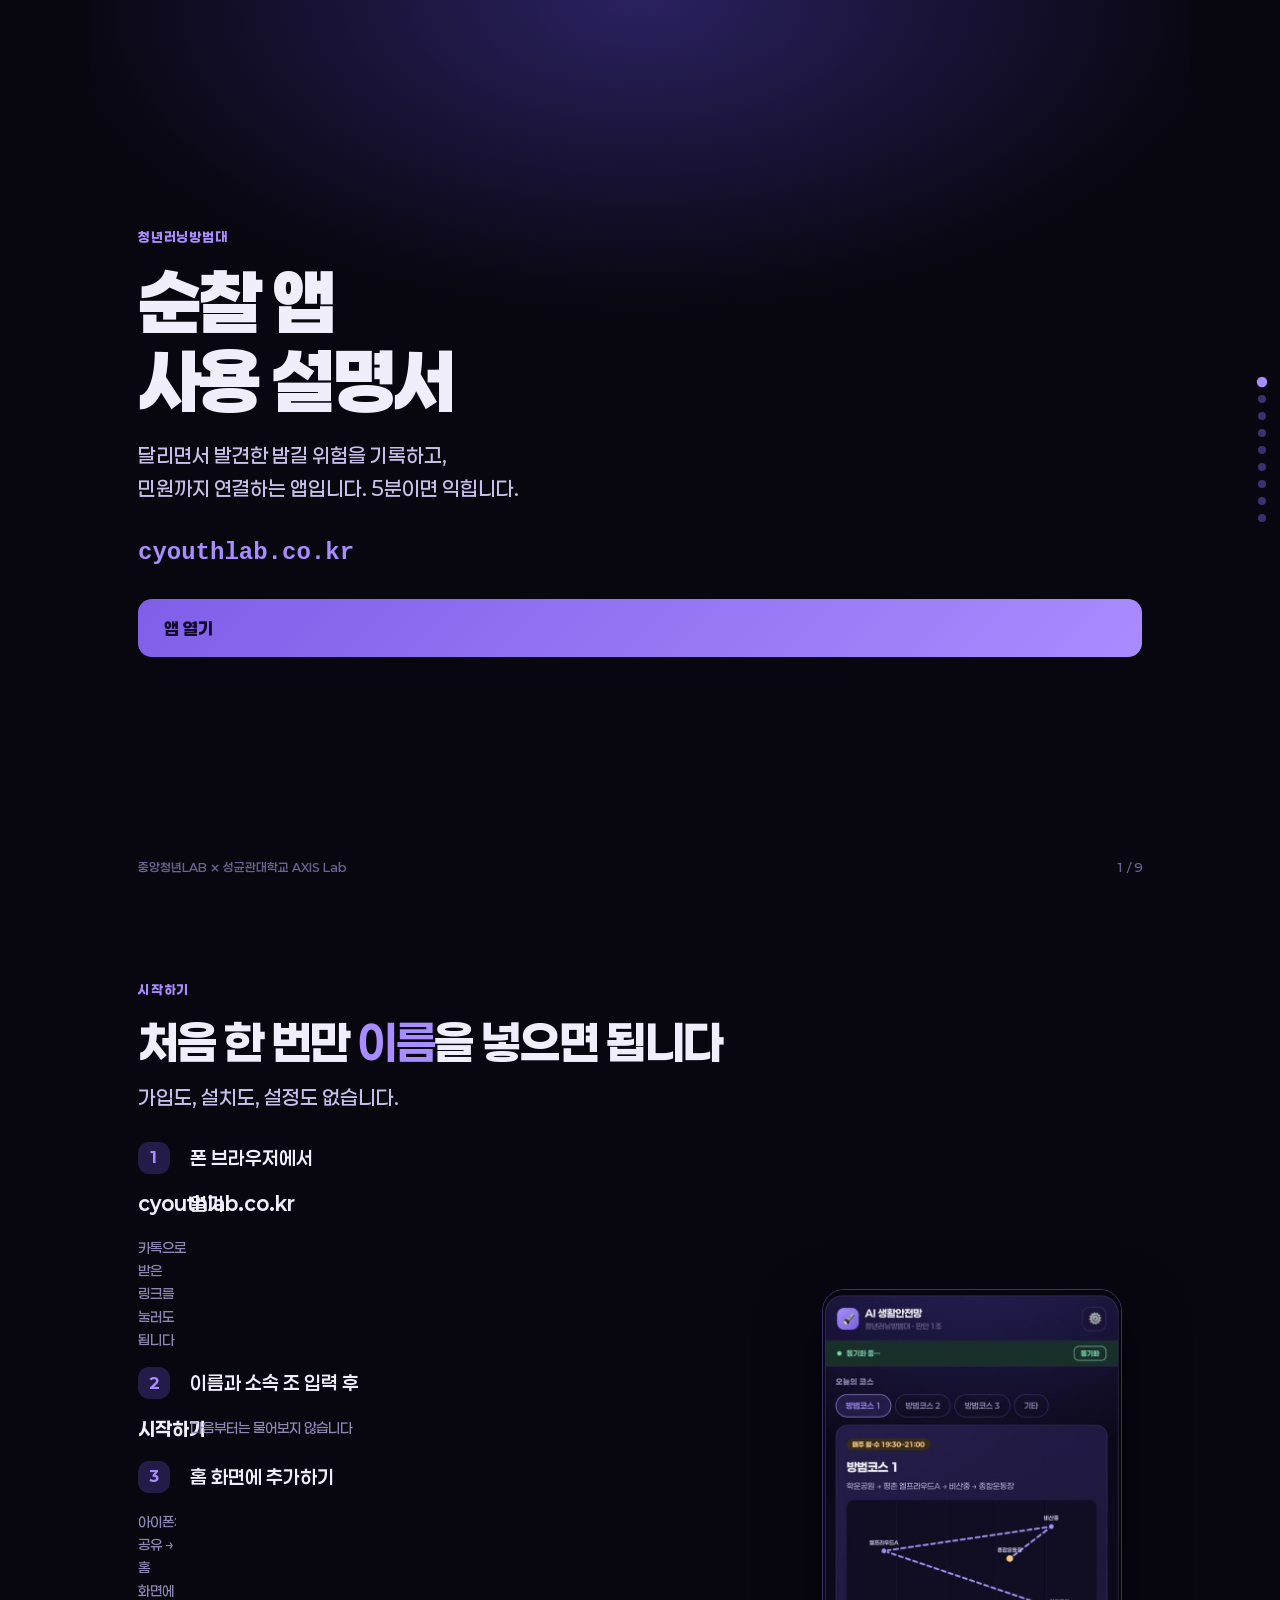
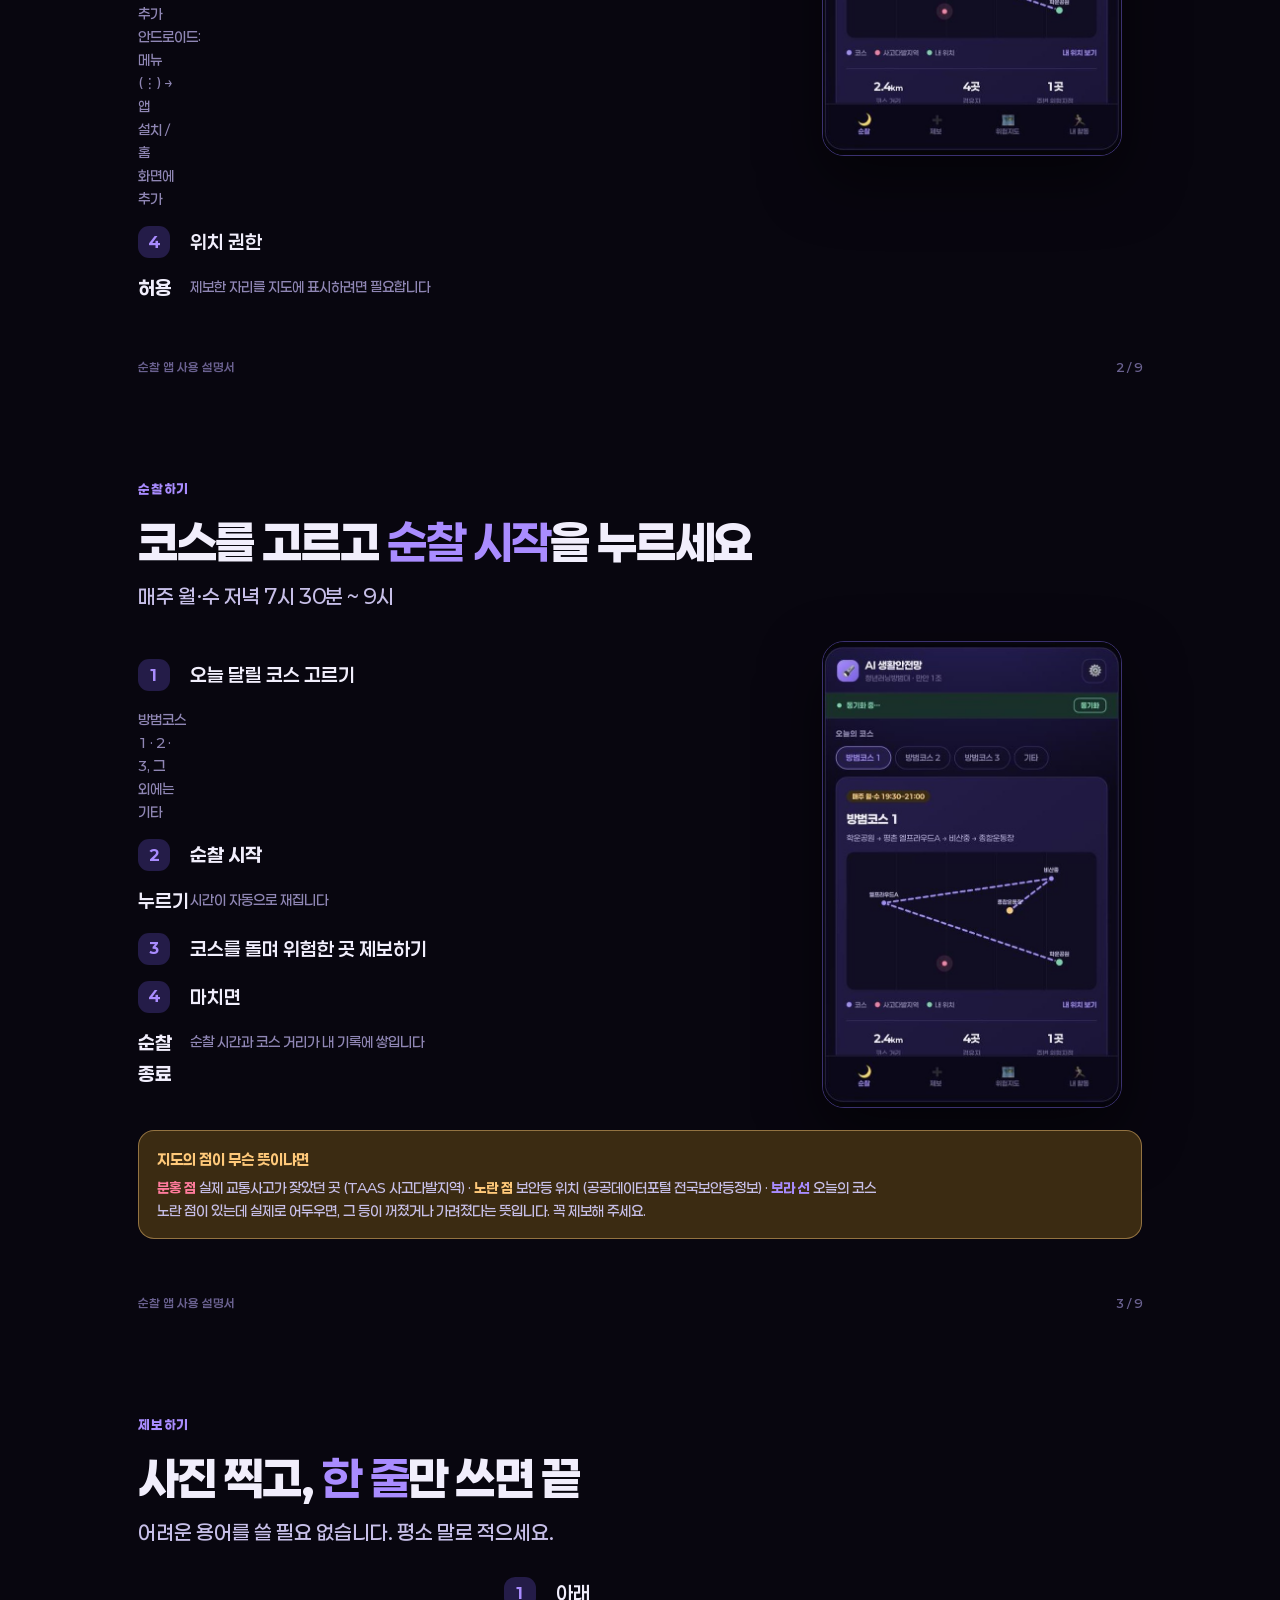
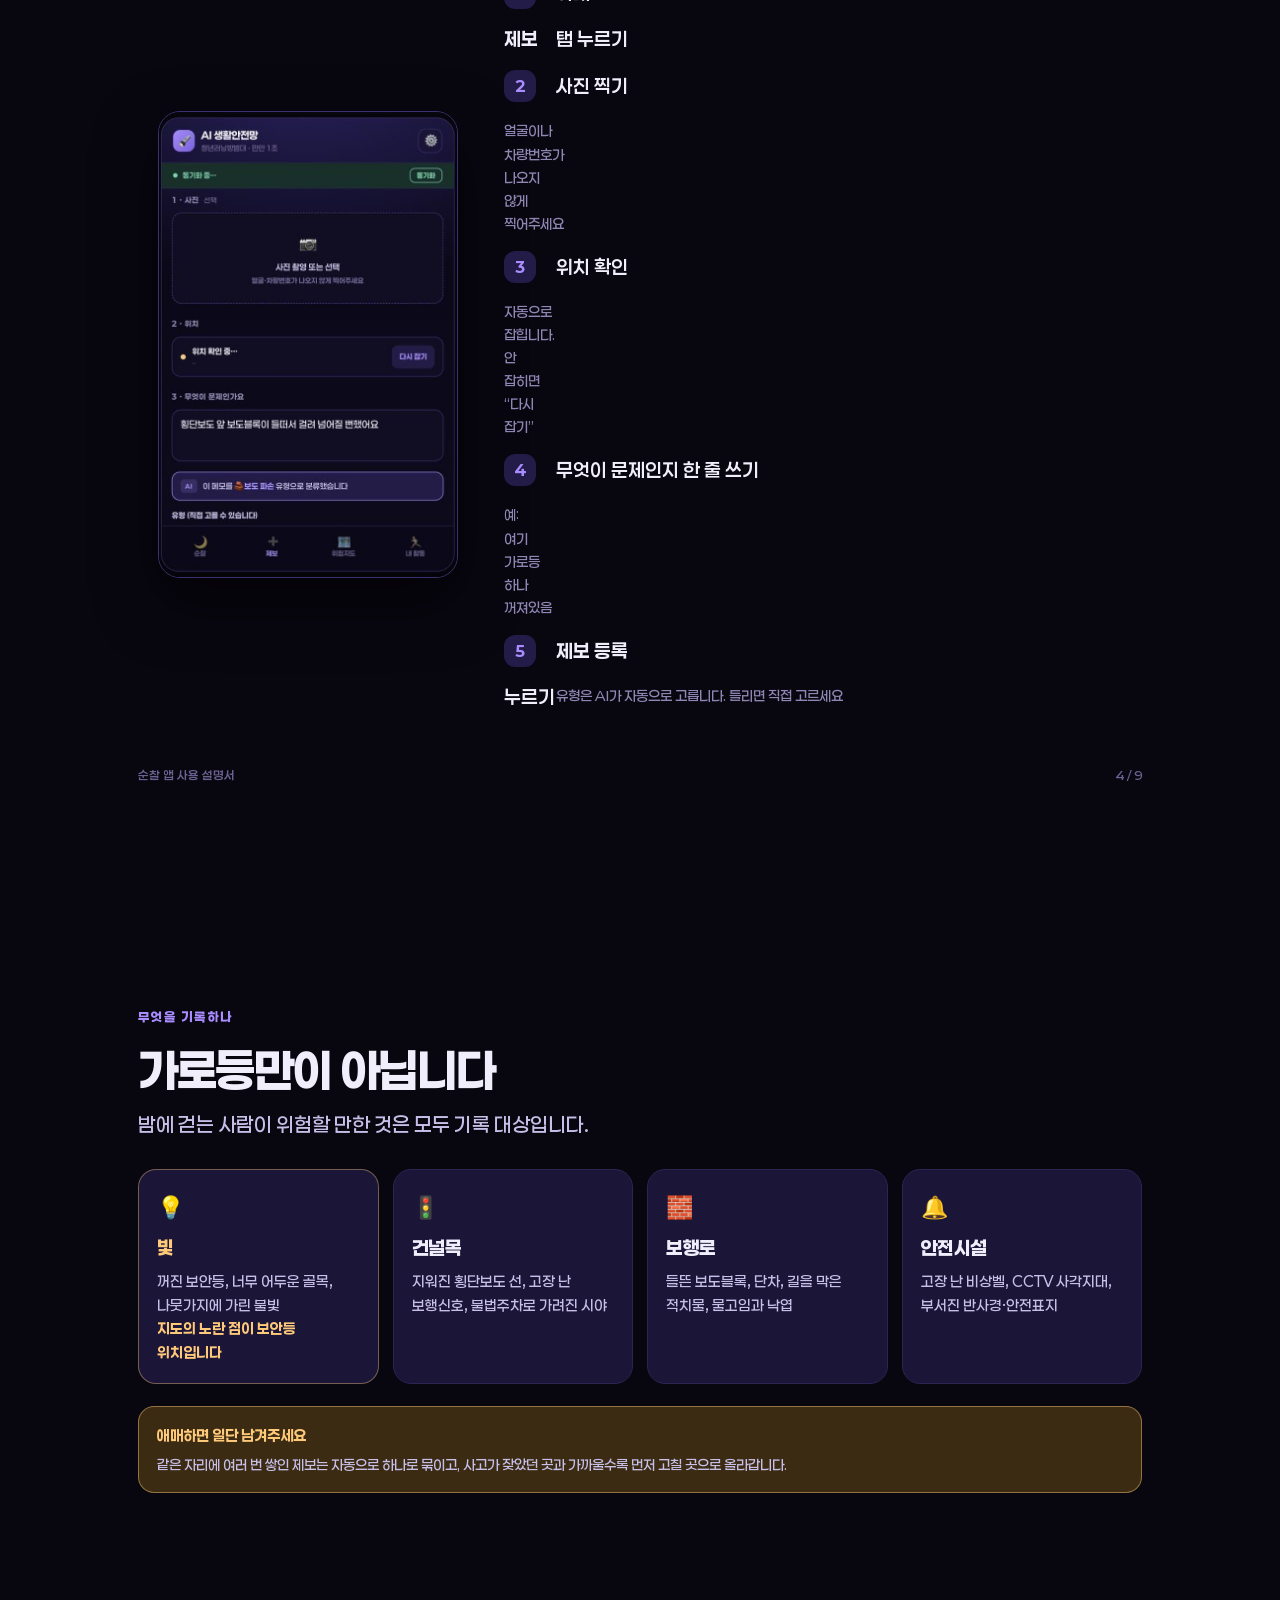
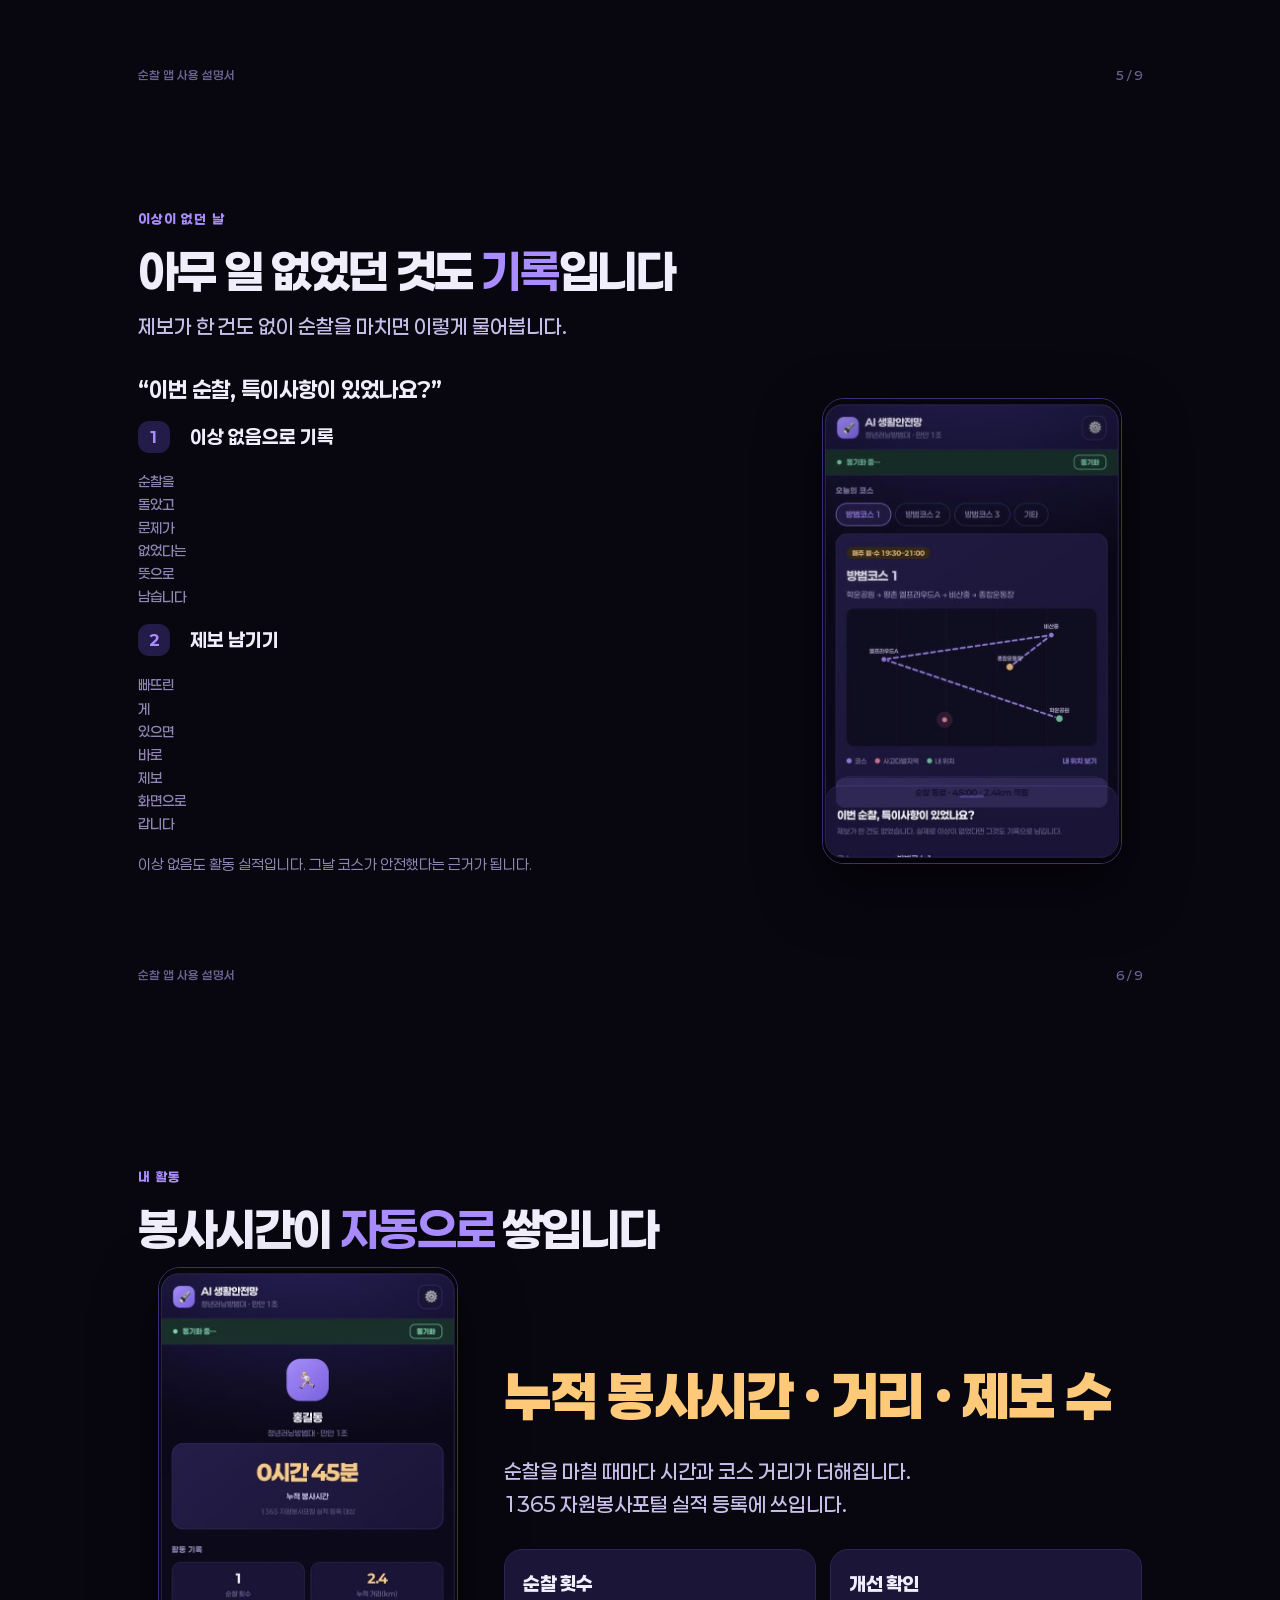
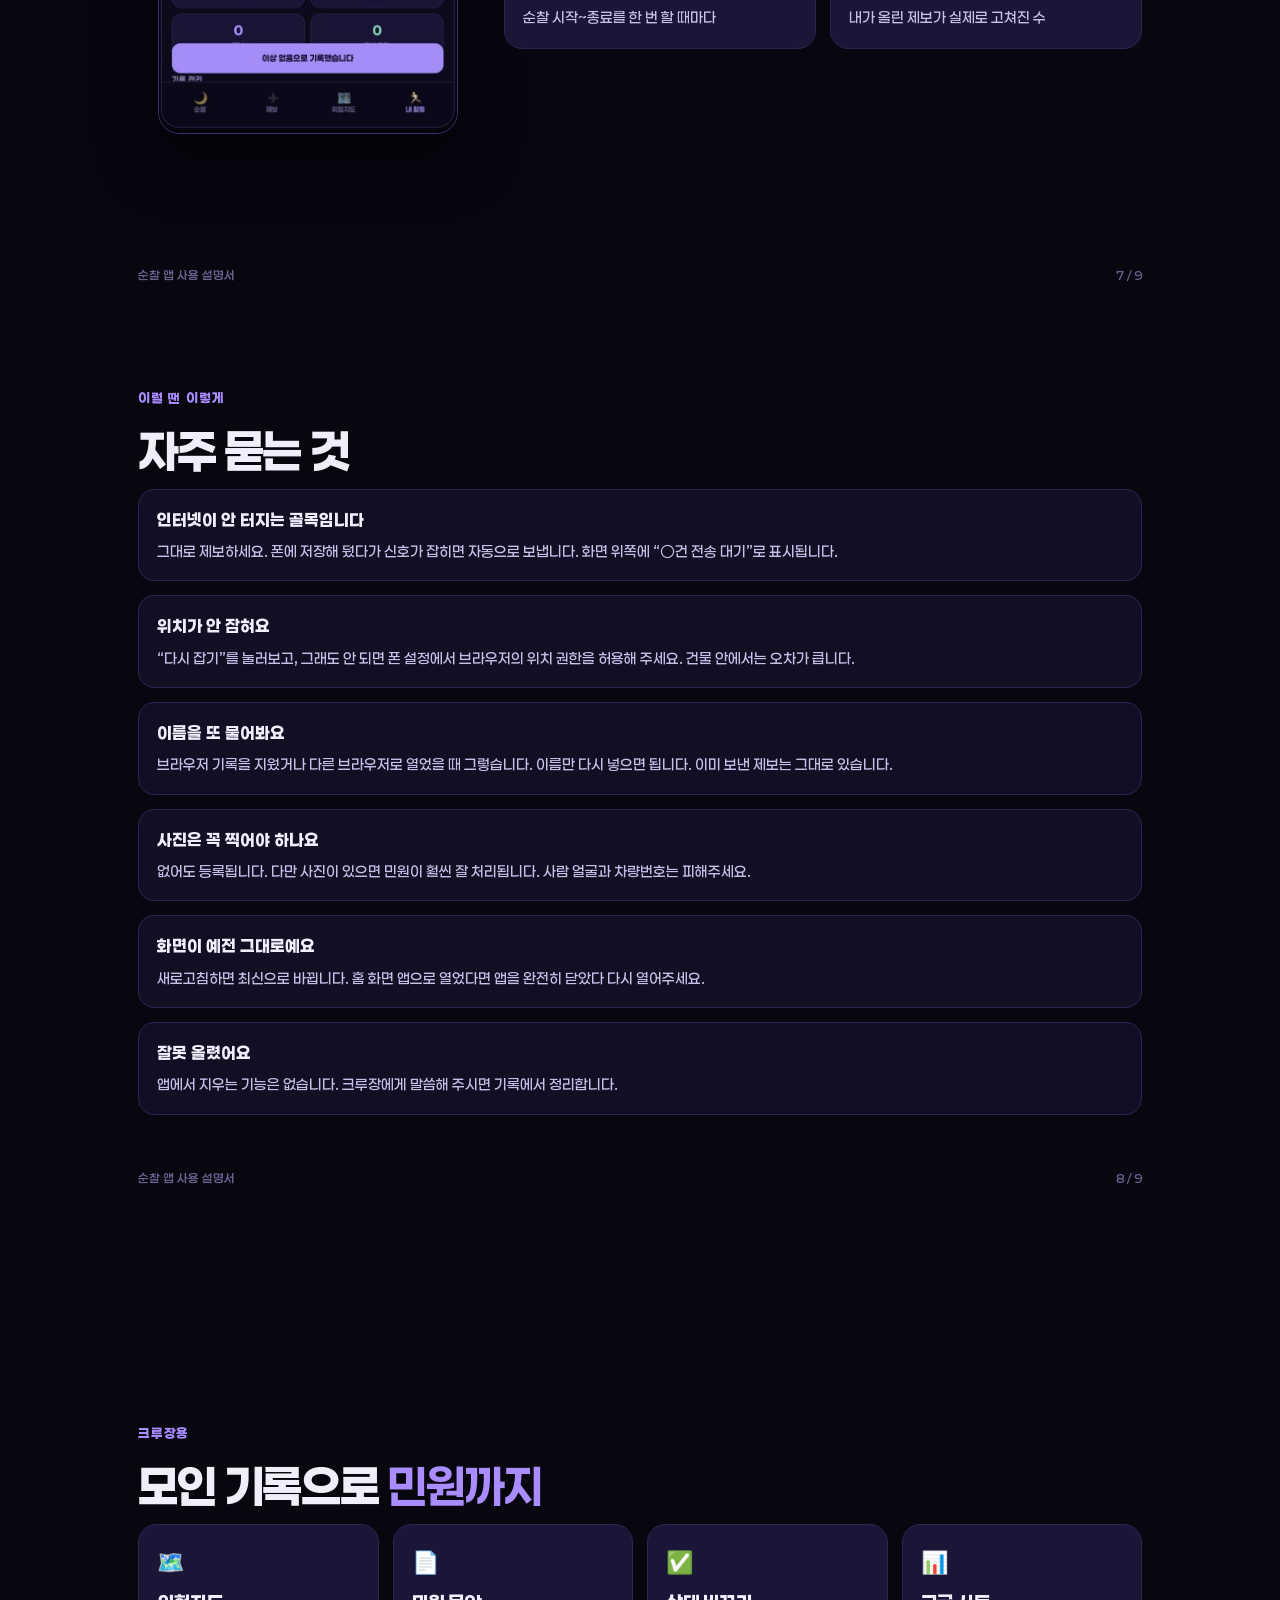
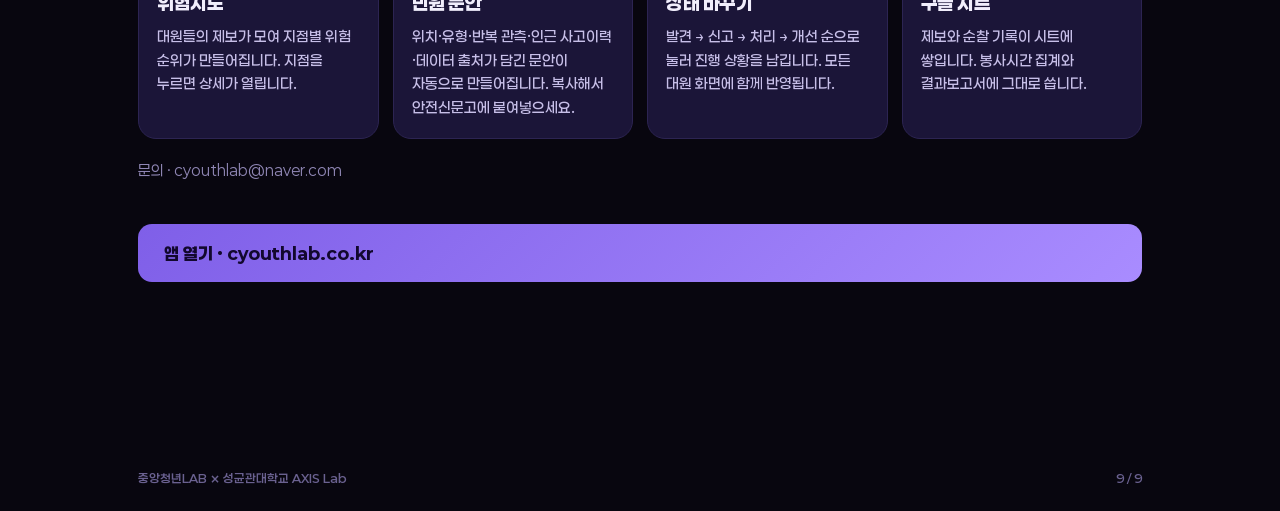
==== manual.html @ 16b158b9 "feat: 보안등 위치 데이터 추가, 사용 설명서 페이지 추가 - 코스 주변 보안등 312곳을 지도에 표시하고 점검 지점 수로 집계 - 방범코스 3에서 트랙 러닝 문구 제거 - m" ====
<!DOCTYPE html>
<html lang="ko">
<head>
<meta charset="utf-8">
<meta name="viewport" content="width=device-width, initial-scale=1, viewport-fit=cover">
<meta name="theme-color" content="#0B0818">
<meta name="description" content="청년러닝방범대 순찰 앱 사용 설명서">
<title>순찰 앱 사용 설명서 · 청년러닝방범대</title>
<link rel="icon" href="./icons/icon-192.png">
<link rel="stylesheet" href="./assets/fonts.css">
<style>
:root{
  --n0:#08060F; --n1:#120E24; --n2:#1B1538; --n3:#251D4C;
  --ink:#F1EEFC; --ink2:#C7BFE8; --mut:#8F86B4; --fnt:#6A6190;
  --line:#2C2452; --line2:#3B3170;
  --pri:#A98CFF; --pri2:#7F5FE8; --priSoft:#241C48;
  --lamp:#FFC97A; --lampSoft:#3B2B12; --alert:#FF7B9C; --ok:#5FD3AC; --okSoft:#0F3129;
  color-scheme:dark;
}
*{box-sizing:border-box}
html{scroll-snap-type:y mandatory;scroll-behavior:smooth}
body{margin:0;background:var(--n0);color:var(--ink);
  font-family:Paperlogy,"Apple SD Gothic Neo",Pretendard,system-ui,sans-serif;
  line-height:1.65;word-break:keep-all;-webkit-font-smoothing:antialiased}
@media (prefers-reduced-motion:reduce){html{scroll-behavior:auto}}
section{min-height:100svh;scroll-snap-align:start;display:flex;flex-direction:column;justify-content:center;
  padding:56px 24px 72px;max-width:1100px;margin:0 auto;position:relative}
@media (min-width:900px){ section{padding:80px 48px 96px} }
.eyebrow{font-size:13px;font-weight:800;letter-spacing:.14em;color:var(--pri);margin-bottom:14px}
h1{font-size:clamp(34px,7vw,72px);font-weight:900;letter-spacing:-.035em;line-height:1.1;margin:0 0 18px;text-wrap:balance}
h2{font-size:clamp(26px,4.6vw,46px);font-weight:800;letter-spacing:-.03em;line-height:1.2;margin:0 0 10px;text-wrap:balance}
h2 b{color:var(--pri)}
p.lead{font-size:clamp(15px,2.2vw,20px);color:var(--ink2);margin:0 0 28px;font-weight:500}
.row{display:grid;gap:26px;align-items:center}
@media (min-width:860px){ .row.two{grid-template-columns:1fr 340px} .row.two.rev{grid-template-columns:340px 1fr} }
.shot{width:100%;max-width:300px;margin:0 auto;display:block;border-radius:22px;border:1px solid var(--line2);
  box-shadow:0 24px 60px rgba(0,0,0,.5)}
ol.steps{list-style:none;counter-reset:s;padding:0;margin:0;display:flex;flex-direction:column;gap:16px}
ol.steps li{counter-increment:s;display:grid;grid-template-columns:38px 1fr;gap:14px;align-items:start;
  font-size:clamp(15px,2vw,19px);font-weight:600}
ol.steps li::before{content:counter(s);width:32px;height:32px;border-radius:11px;background:var(--priSoft);color:var(--pri);
  display:grid;place-items:center;font-size:15px;font-weight:800}
ol.steps li small{display:block;font-size:14px;font-weight:500;color:var(--mut);margin-top:3px}
.cards{display:grid;gap:14px;grid-template-columns:repeat(auto-fit,minmax(210px,1fr))}
.card{background:var(--n2);border:1px solid var(--line);border-radius:18px;padding:18px}
.card h3{margin:0 0 6px;font-size:19px;font-weight:800;letter-spacing:-.02em}
.card p{margin:0;font-size:14.5px;color:var(--ink2);font-weight:500}
.card .ic{font-size:22px;display:block;margin-bottom:8px}
.card.lamp{border-color:rgba(255,201,122,.4)} .card.lamp h3{color:var(--lamp)}
.qa{display:flex;flex-direction:column;gap:14px}
.qa div{background:var(--n1);border:1px solid var(--line);border-radius:16px;padding:16px 18px}
.qa b{display:block;font-size:16.5px;font-weight:800;margin-bottom:5px}
.qa span{font-size:14.5px;color:var(--ink2);font-weight:500}
.note{margin-top:22px;background:var(--lampSoft);border:1px solid rgba(255,201,122,.45);border-radius:16px;
  padding:16px 18px;font-size:15px;color:var(--lamp);font-weight:700}
.note span{display:block;color:var(--ink2);font-weight:500;margin-top:5px;font-size:14px}
.big{font-size:clamp(30px,5vw,54px);font-weight:900;color:var(--lamp);letter-spacing:-.03em}
a.btn{display:inline-block;margin-top:26px;background:linear-gradient(135deg,var(--pri2),var(--pri));color:#12082E;
  text-decoration:none;font-weight:800;font-size:17px;padding:15px 26px;border-radius:14px}
.foot{position:absolute;left:24px;right:24px;bottom:22px;display:flex;justify-content:space-between;
  font-size:12px;color:var(--fnt);font-weight:600}
@media (min-width:900px){ .foot{left:48px;right:48px} }
.dots{position:fixed;right:14px;top:50%;transform:translateY(-50%);display:none;flex-direction:column;gap:9px;z-index:5}
@media (min-width:900px){ .dots{display:flex} }
.dots a{width:8px;height:8px;border-radius:50%;background:var(--line2);display:block}
.dots a.on{background:var(--pri);transform:scale(1.3)}
.hero{background:radial-gradient(900px 480px at 50% 0%,#2A2160 0%,rgba(42,33,96,0) 65%)}
.url{font-family:ui-monospace,Menlo,monospace;font-size:clamp(16px,3vw,24px);color:var(--pri);font-weight:700}
</style>
</head>
<body>

<nav class="dots" id="dots" aria-label="쪽 이동"></nav>

<section class="hero" id="s1">
  <div class="eyebrow">청년러닝방범대</div>
  <h1>순찰 앱<br>사용 설명서</h1>
  <p class="lead">달리면서 발견한 밤길 위험을 기록하고,<br>민원까지 연결하는 앱입니다. 5분이면 익힙니다.</p>
  <div class="url">cyouthlab.co.kr</div>
  <a class="btn" href="https://cyouthlab.co.kr">앱 열기</a>
  <div class="foot"><span>중앙청년LAB × 성균관대학교 AXIS Lab</span><span>1 / 9</span></div>
</section>

<section id="s2">
  <div class="eyebrow">시작하기</div>
  <h2>처음 한 번만 <b>이름</b>을 넣으면 됩니다</h2>
  <p class="lead">가입도, 설치도, 설정도 없습니다.</p>
  <div class="row two">
    <ol class="steps">
      <li>폰 브라우저에서 <b>cyouthlab.co.kr</b> 열기<small>카톡으로 받은 링크를 눌러도 됩니다</small></li>
      <li>이름과 소속 조 입력 후 <b>시작하기</b><small>다음부터는 물어보지 않습니다</small></li>
      <li>홈 화면에 추가하기<small>아이폰: 공유 → 홈 화면에 추가<br>안드로이드: 메뉴(⋮) → 앱 설치 / 홈 화면에 추가</small></li>
      <li>위치 권한 <b>허용</b><small>제보한 자리를 지도에 표시하려면 필요합니다</small></li>
    </ol>
    <img class="shot" src="./assets/guide/1-home.jpg" alt="앱 첫 화면">
  </div>
  <div class="foot"><span>순찰 앱 사용 설명서</span><span>2 / 9</span></div>
</section>

<section id="s3">
  <div class="eyebrow">순찰하기</div>
  <h2>코스를 고르고 <b>순찰 시작</b>을 누르세요</h2>
  <p class="lead">매주 월·수 저녁 7시 30분 ~ 9시</p>
  <div class="row two">
    <ol class="steps">
      <li>오늘 달릴 코스 고르기<small>방범코스 1 · 2 · 3, 그 외에는 기타</small></li>
      <li><b>순찰 시작</b> 누르기<small>시간이 자동으로 재집니다</small></li>
      <li>코스를 돌며 위험한 곳 제보하기</li>
      <li>마치면 <b>순찰 종료</b><small>순찰 시간과 코스 거리가 내 기록에 쌓입니다</small></li>
    </ol>
    <img class="shot" src="./assets/guide/1-home.jpg" alt="코스 선택 화면">
  </div>
  <div class="note">지도의 점이 무슨 뜻이냐면<span><b style="color:var(--alert)">분홍 점</b> 실제 교통사고가 잦았던 곳 (TAAS 사고다발지역) · <b style="color:var(--lamp)">노란 점</b> 보안등 위치 (공공데이터포털 전국보안등정보) · <b style="color:var(--pri)">보라 선</b> 오늘의 코스<br>노란 점이 있는데 실제로 어두우면, 그 등이 꺼졌거나 가려졌다는 뜻입니다. 꼭 제보해 주세요.</span></div>
  <div class="foot"><span>순찰 앱 사용 설명서</span><span>3 / 9</span></div>
</section>

<section id="s4">
  <div class="eyebrow">제보하기</div>
  <h2>사진 찍고, <b>한 줄</b>만 쓰면 끝</h2>
  <p class="lead">어려운 용어를 쓸 필요 없습니다. 평소 말로 적으세요.</p>
  <div class="row two rev">
    <img class="shot" src="./assets/guide/2-report.jpg" alt="제보 화면">
    <ol class="steps">
      <li>아래 <b>제보</b> 탭 누르기</li>
      <li>사진 찍기<small>얼굴이나 차량번호가 나오지 않게 찍어주세요</small></li>
      <li>위치 확인<small>자동으로 잡힙니다. 안 잡히면 “다시 잡기”</small></li>
      <li>무엇이 문제인지 한 줄 쓰기<small>예: 여기 가로등 하나 꺼져있음</small></li>
      <li><b>제보 등록</b> 누르기<small>유형은 AI가 자동으로 고릅니다. 틀리면 직접 고르세요</small></li>
    </ol>
  </div>
  <div class="foot"><span>순찰 앱 사용 설명서</span><span>4 / 9</span></div>
</section>

<section id="s5">
  <div class="eyebrow">무엇을 기록하나</div>
  <h2>가로등만이 아닙니다</h2>
  <p class="lead">밤에 걷는 사람이 위험할 만한 것은 모두 기록 대상입니다.</p>
  <div class="cards">
    <div class="card lamp"><span class="ic">💡</span><h3>빛</h3><p>꺼진 보안등, 너무 어두운 골목, 나뭇가지에 가린 불빛<br><b style="color:var(--lamp)">지도의 노란 점이 보안등 위치입니다</b></p></div>
    <div class="card"><span class="ic">🚦</span><h3>건널목</h3><p>지워진 횡단보도 선, 고장 난 보행신호, 불법주차로 가려진 시야</p></div>
    <div class="card"><span class="ic">🧱</span><h3>보행로</h3><p>들뜬 보도블록, 단차, 길을 막은 적치물, 물고임과 낙엽</p></div>
    <div class="card"><span class="ic">🔔</span><h3>안전시설</h3><p>고장 난 비상벨, CCTV 사각지대, 부서진 반사경·안전표지</p></div>
  </div>
  <div class="note">애매하면 일단 남겨주세요<span>같은 자리에 여러 번 쌓인 제보는 자동으로 하나로 묶이고, 사고가 잦았던 곳과 가까울수록 먼저 고칠 곳으로 올라갑니다.</span></div>
  <div class="foot"><span>순찰 앱 사용 설명서</span><span>5 / 9</span></div>
</section>

<section id="s6">
  <div class="eyebrow">이상이 없던 날</div>
  <h2>아무 일 없었던 것도 <b>기록</b>입니다</h2>
  <p class="lead">제보가 한 건도 없이 순찰을 마치면 이렇게 물어봅니다.</p>
  <div class="row two">
    <div>
      <p style="font-size:clamp(17px,2.6vw,22px);font-weight:700;margin:0 0 14px">“이번 순찰, 특이사항이 있었나요?”</p>
      <ol class="steps">
        <li><b>이상 없음으로 기록</b><small>순찰을 돌았고 문제가 없었다는 뜻으로 남습니다</small></li>
        <li><b>제보 남기기</b><small>빠뜨린 게 있으면 바로 제보 화면으로 갑니다</small></li>
      </ol>
      <p style="color:var(--mut);font-size:14.5px;margin-top:18px">이상 없음도 활동 실적입니다. 그날 코스가 안전했다는 근거가 됩니다.</p>
    </div>
    <img class="shot" src="./assets/guide/3-noissue.jpg" alt="이상 없음 확인 화면">
  </div>
  <div class="foot"><span>순찰 앱 사용 설명서</span><span>6 / 9</span></div>
</section>

<section id="s7">
  <div class="eyebrow">내 활동</div>
  <h2>봉사시간이 <b>자동으로</b> 쌓입니다</h2>
  <div class="row two rev">
    <img class="shot" src="./assets/guide/4-me.jpg" alt="내 활동 화면">
    <div>
      <div class="big">누적 봉사시간 · 거리 · 제보 수</div>
      <p class="lead" style="margin-top:14px">순찰을 마칠 때마다 시간과 코스 거리가 더해집니다.<br>1365 자원봉사포털 실적 등록에 쓰입니다.</p>
      <div class="cards" style="grid-template-columns:1fr 1fr">
        <div class="card"><h3>순찰 횟수</h3><p>순찰 시작~종료를 한 번 할 때마다</p></div>
        <div class="card"><h3>개선 확인</h3><p>내가 올린 제보가 실제로 고쳐진 수</p></div>
      </div>
    </div>
  </div>
  <div class="foot"><span>순찰 앱 사용 설명서</span><span>7 / 9</span></div>
</section>

<section id="s8">
  <div class="eyebrow">이럴 땐 이렇게</div>
  <h2>자주 묻는 것</h2>
  <div class="qa">
    <div><b>인터넷이 안 터지는 골목입니다</b><span>그대로 제보하세요. 폰에 저장해 뒀다가 신호가 잡히면 자동으로 보냅니다. 화면 위쪽에 “○건 전송 대기”로 표시됩니다.</span></div>
    <div><b>위치가 안 잡혀요</b><span>“다시 잡기”를 눌러보고, 그래도 안 되면 폰 설정에서 브라우저의 위치 권한을 허용해 주세요. 건물 안에서는 오차가 큽니다.</span></div>
    <div><b>이름을 또 물어봐요</b><span>브라우저 기록을 지웠거나 다른 브라우저로 열었을 때 그렇습니다. 이름만 다시 넣으면 됩니다. 이미 보낸 제보는 그대로 있습니다.</span></div>
    <div><b>사진은 꼭 찍어야 하나요</b><span>없어도 등록됩니다. 다만 사진이 있으면 민원이 훨씬 잘 처리됩니다. 사람 얼굴과 차량번호는 피해주세요.</span></div>
    <div><b>화면이 예전 그대로예요</b><span>새로고침하면 최신으로 바뀝니다. 홈 화면 앱으로 열었다면 앱을 완전히 닫았다 다시 열어주세요.</span></div>
    <div><b>잘못 올렸어요</b><span>앱에서 지우는 기능은 없습니다. 크루장에게 말씀해 주시면 기록에서 정리합니다.</span></div>
  </div>
  <div class="foot"><span>순찰 앱 사용 설명서</span><span>8 / 9</span></div>
</section>

<section id="s9">
  <div class="eyebrow">크루장용</div>
  <h2>모인 기록으로 <b>민원까지</b></h2>
  <div class="cards">
    <div class="card"><span class="ic">🗺️</span><h3>위험지도</h3><p>대원들의 제보가 모여 지점별 위험 순위가 만들어집니다. 지점을 누르면 상세가 열립니다.</p></div>
    <div class="card"><span class="ic">📄</span><h3>민원 문안</h3><p>위치·유형·반복 관측·인근 사고이력·데이터 출처가 담긴 문안이 자동으로 만들어집니다. 복사해서 안전신문고에 붙여넣으세요.</p></div>
    <div class="card"><span class="ic">✅</span><h3>상태 바꾸기</h3><p>발견 → 신고 → 처리 → 개선 순으로 눌러 진행 상황을 남깁니다. 모든 대원 화면에 함께 반영됩니다.</p></div>
    <div class="card"><span class="ic">📊</span><h3>구글 시트</h3><p>제보와 순찰 기록이 시트에 쌓입니다. 봉사시간 집계와 결과보고서에 그대로 씁니다.</p></div>
  </div>
  <p style="color:var(--mut);font-size:14.5px;margin-top:20px">문의 · cyouthlab@naver.com</p>
  <a class="btn" href="https://cyouthlab.co.kr">앱 열기 · cyouthlab.co.kr</a>
  <div class="foot"><span>중앙청년LAB × 성균관대학교 AXIS Lab</span><span>9 / 9</span></div>
</section>

<script>
(function(){
  var secs=[].slice.call(document.querySelectorAll('section'));
  var dots=document.getElementById('dots');
  dots.innerHTML=secs.map(function(s,i){ return '<a href="#'+s.id+'" aria-label="'+(i+1)+'쪽"></a>'; }).join('');
  var links=[].slice.call(dots.children);
  var io=new IntersectionObserver(function(es){
    es.forEach(function(e){
      if(e.isIntersecting){
        var i=secs.indexOf(e.target);
        links.forEach(function(a,k){ a.className=k===i?'on':''; });
      }
    });
  },{threshold:.5});
  secs.forEach(function(s){ io.observe(s); });
  addEventListener('keydown',function(e){
    if(e.key!=='ArrowDown'&&e.key!=='ArrowUp'&&e.key!==' ') return;
    var cur=secs.findIndex(function(s){ var r=s.getBoundingClientRect(); return r.top>-innerHeight*0.5 && r.top<innerHeight*0.5; });
    var next=Math.max(0,Math.min(secs.length-1,cur+(e.key==='ArrowUp'?-1:1)));
    secs[next].scrollIntoView(); e.preventDefault();
  });
})();
</script>
</body>
</html>
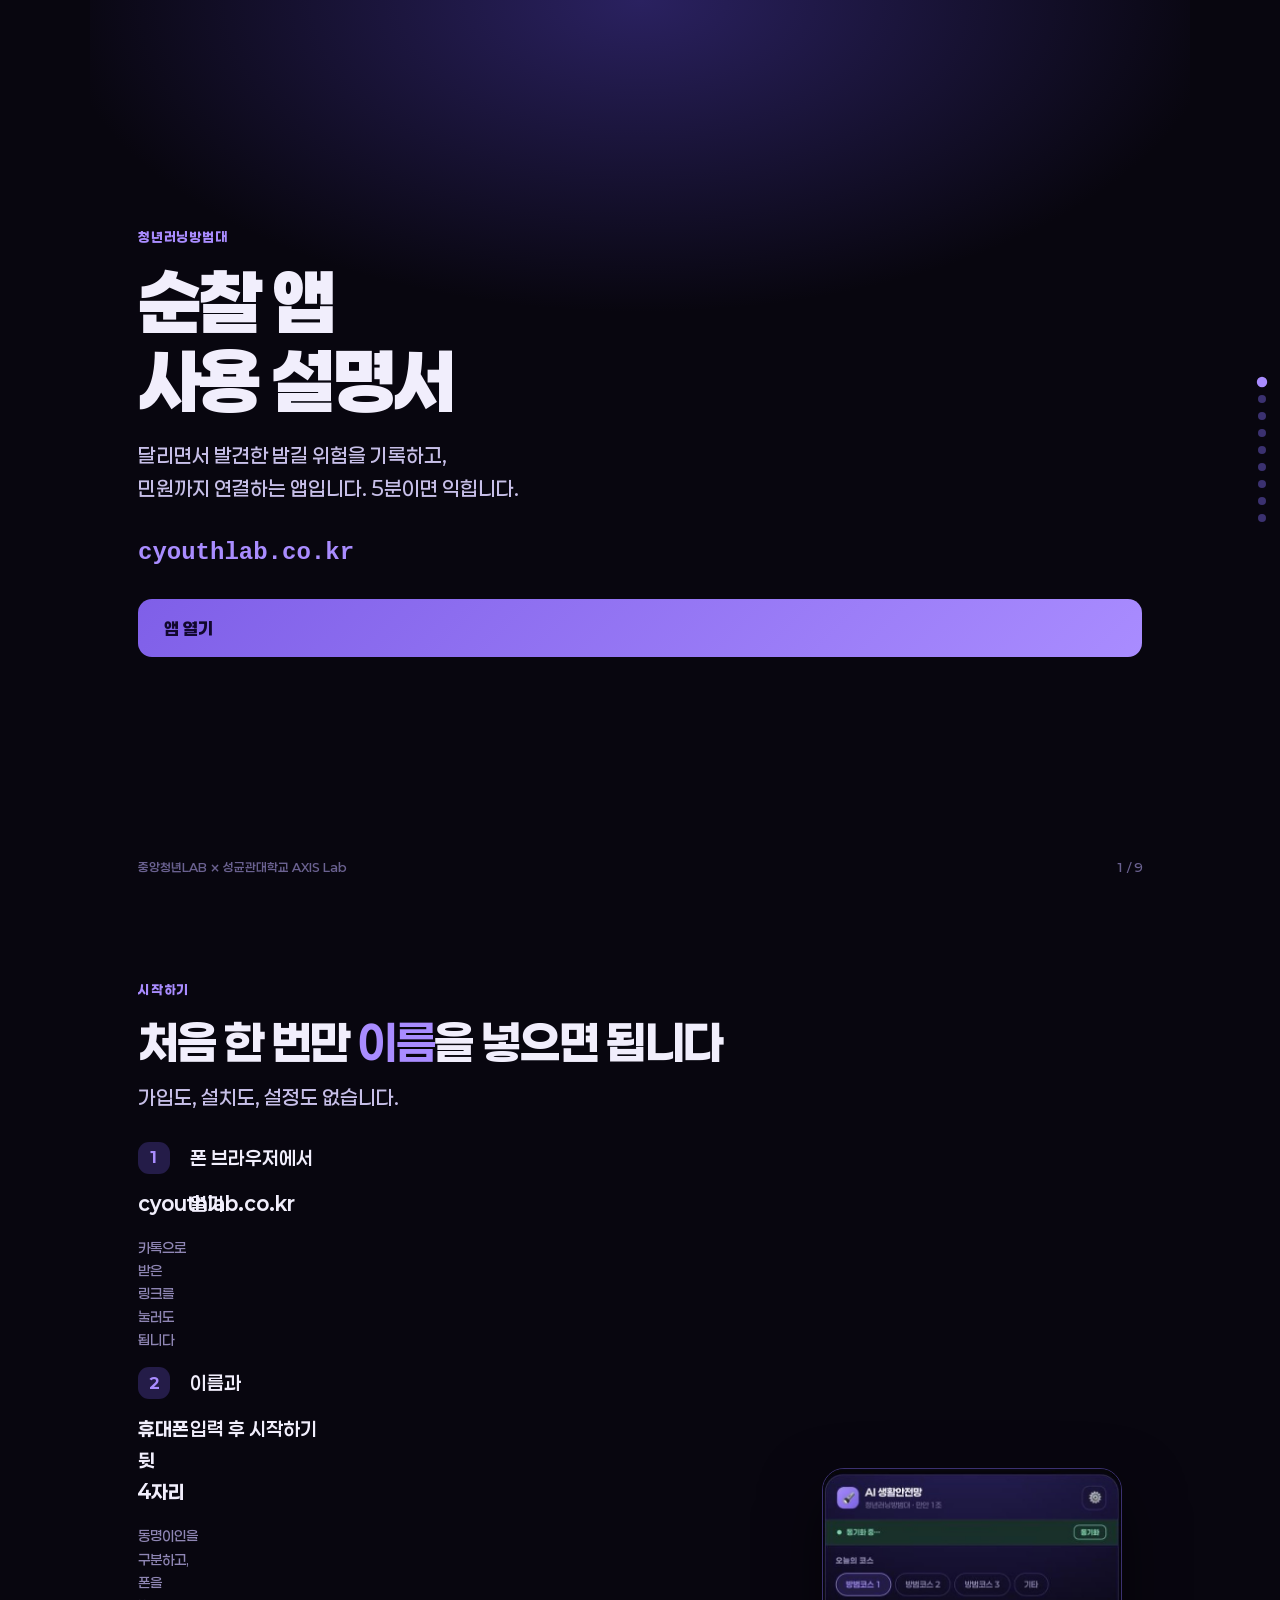
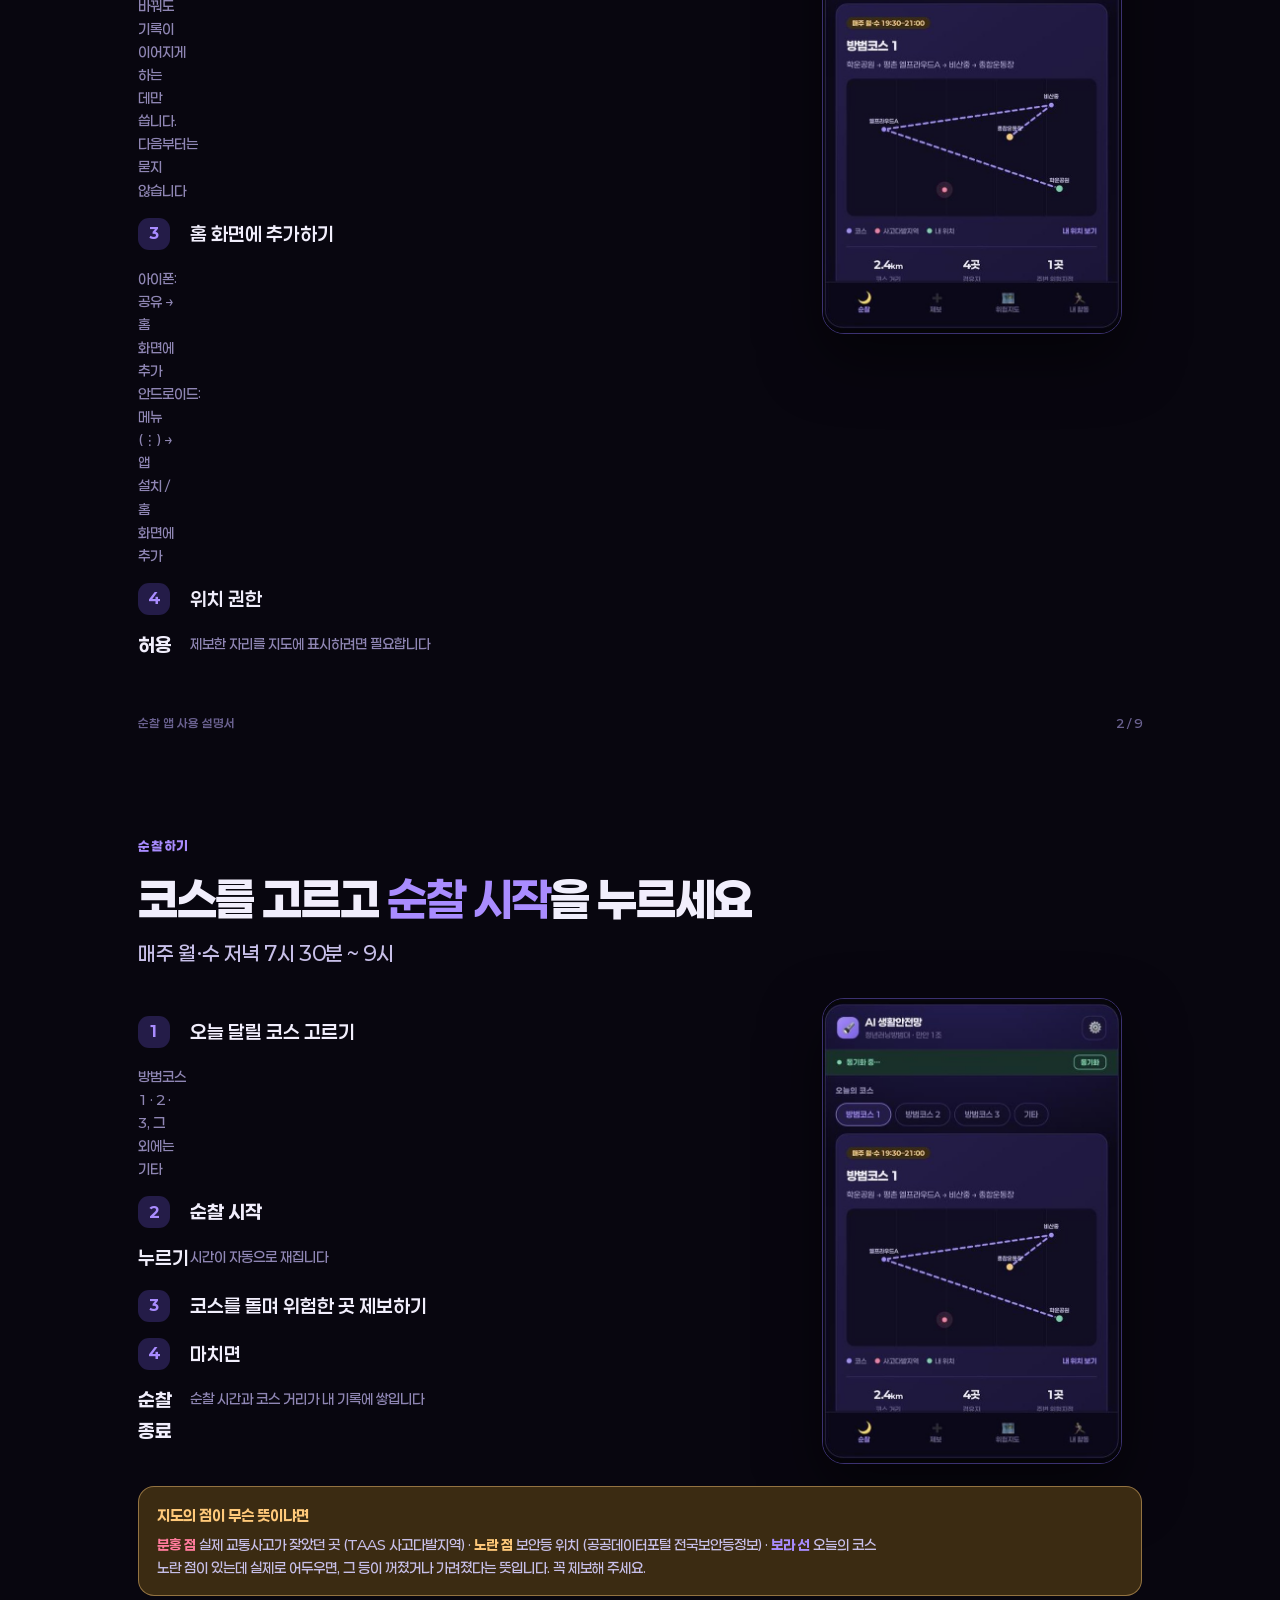
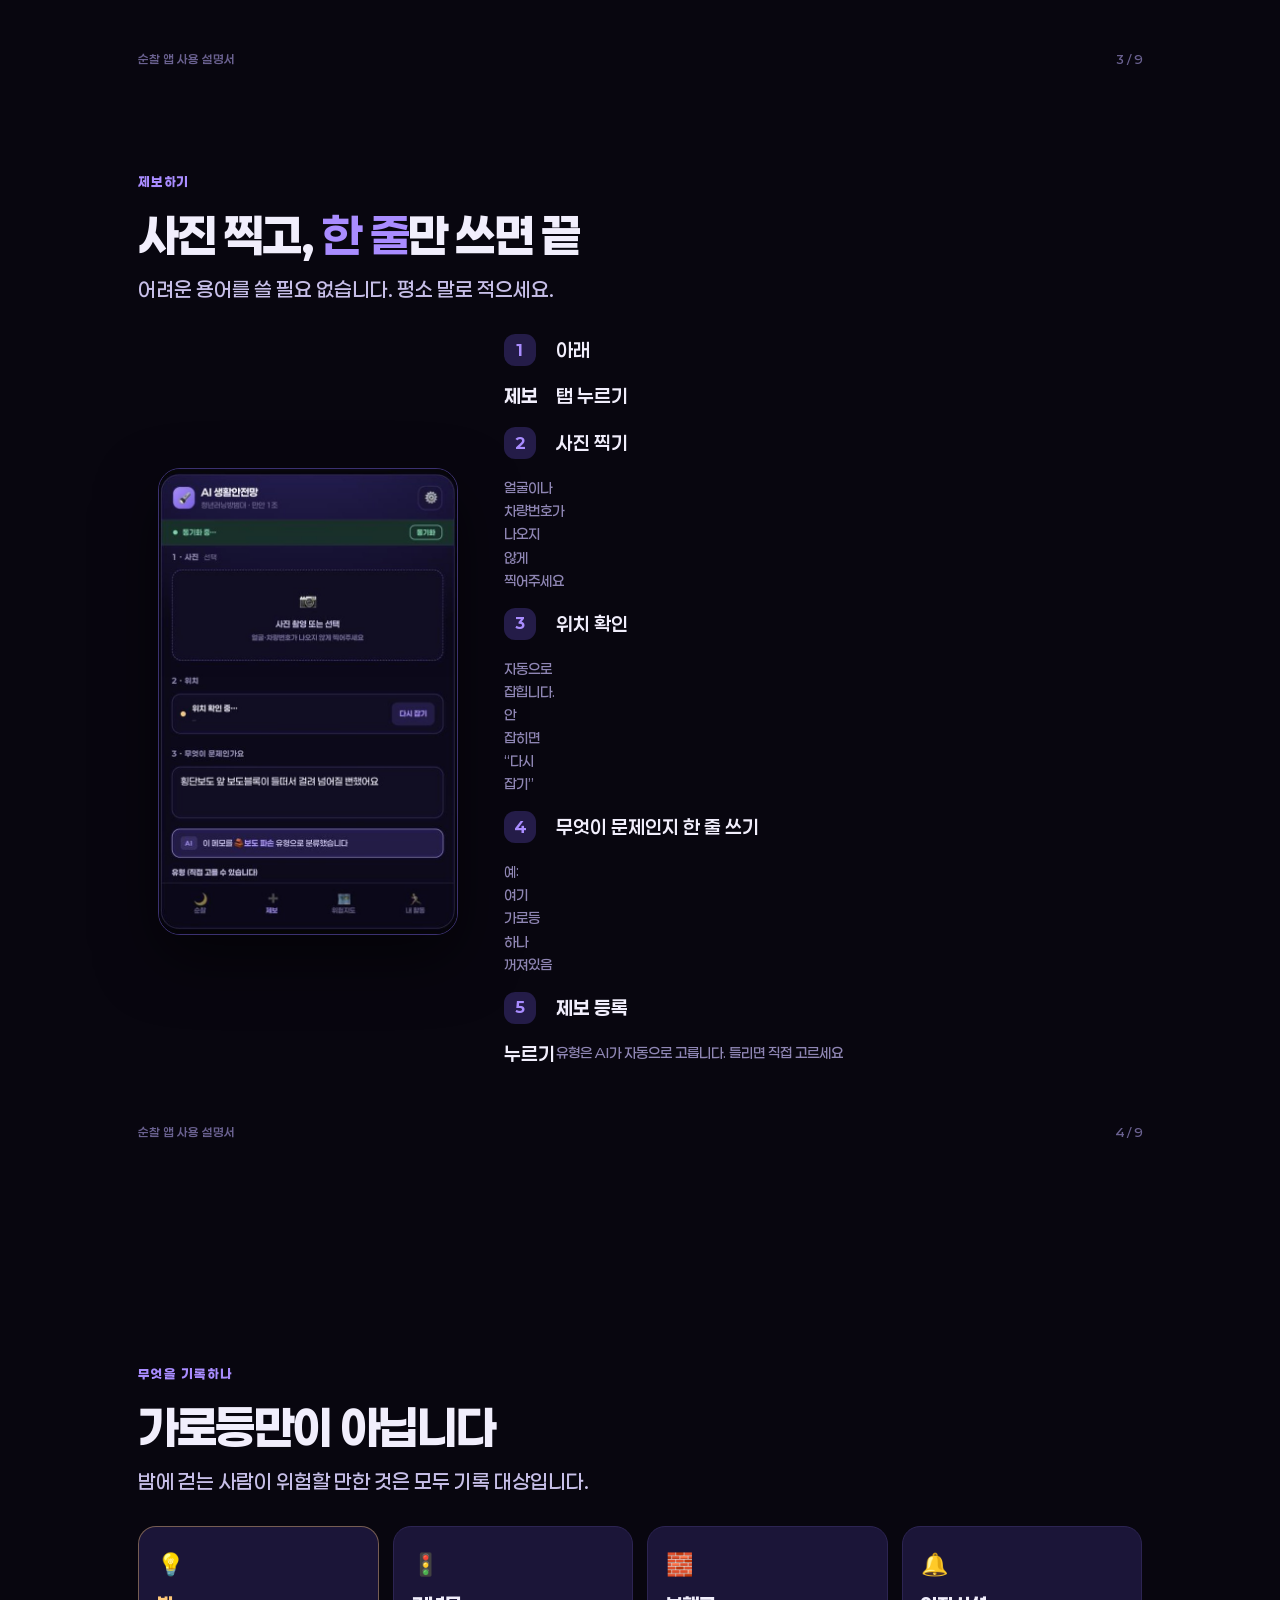
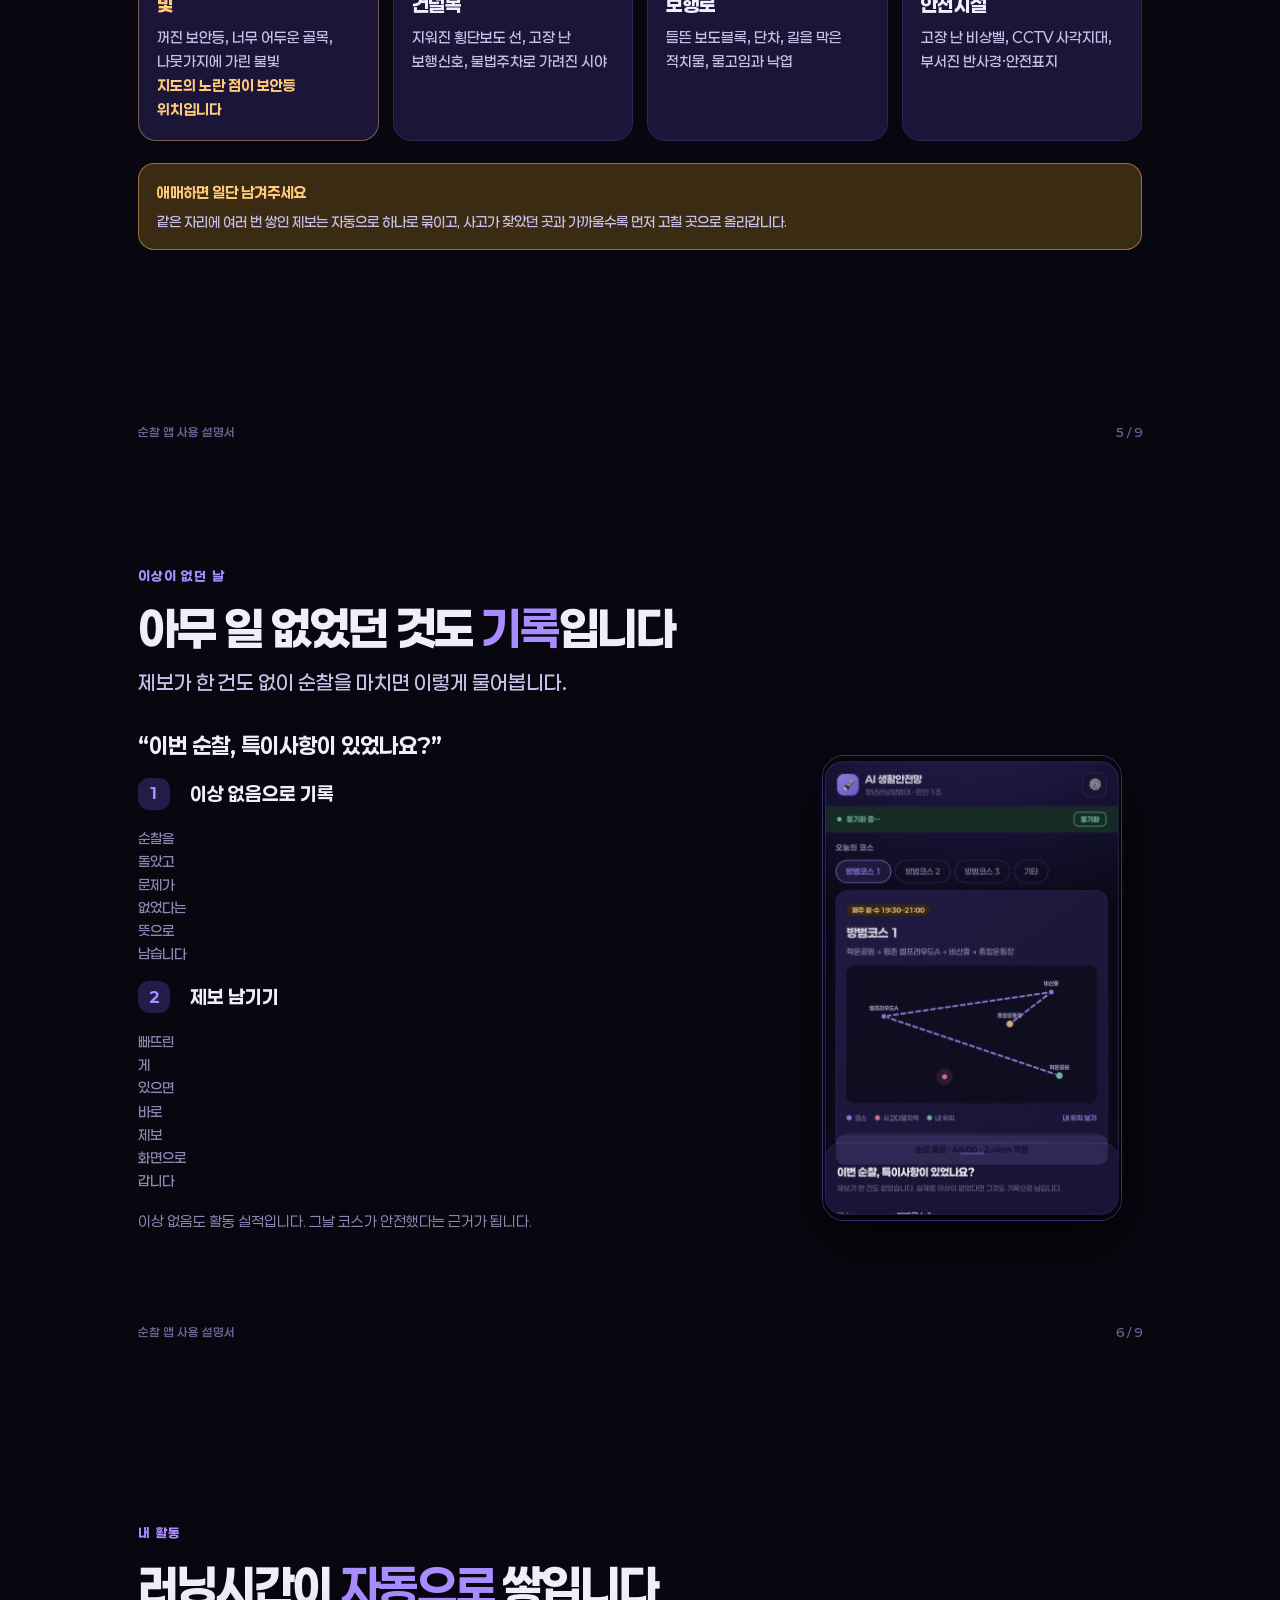
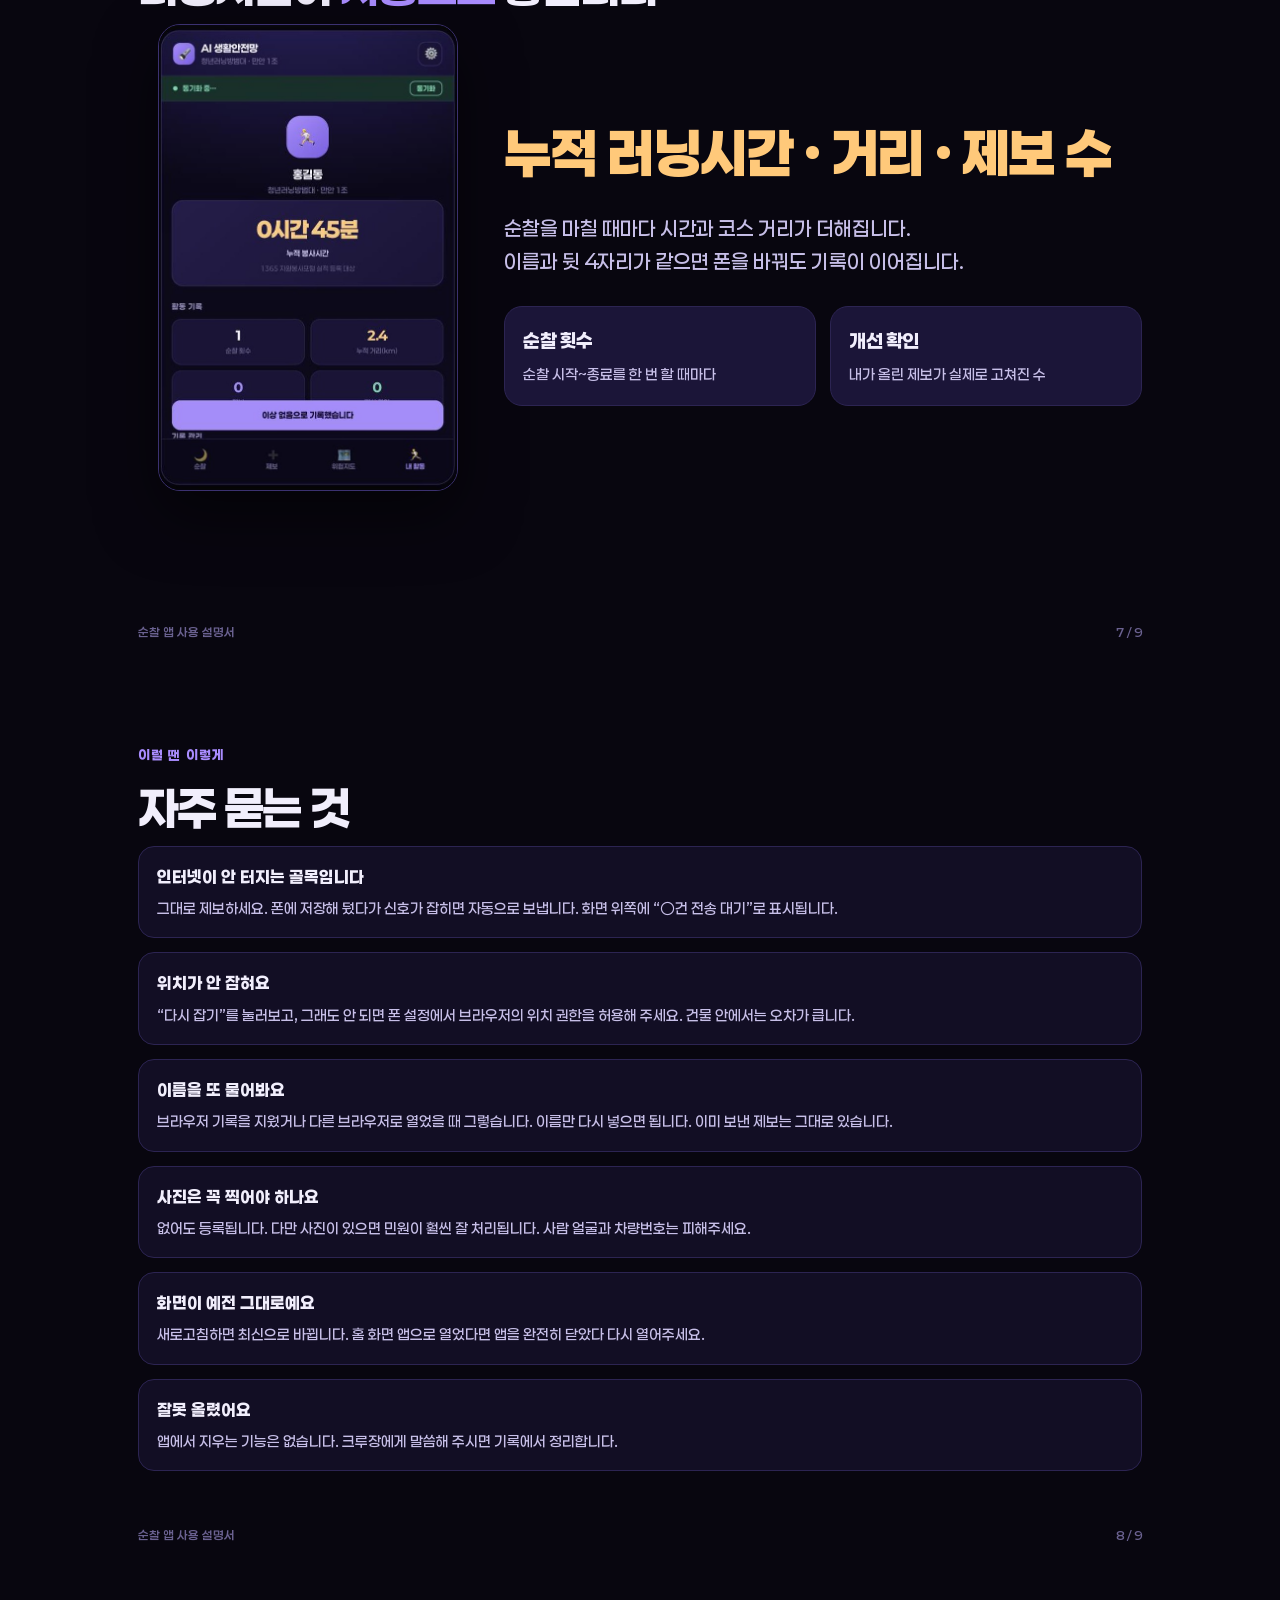
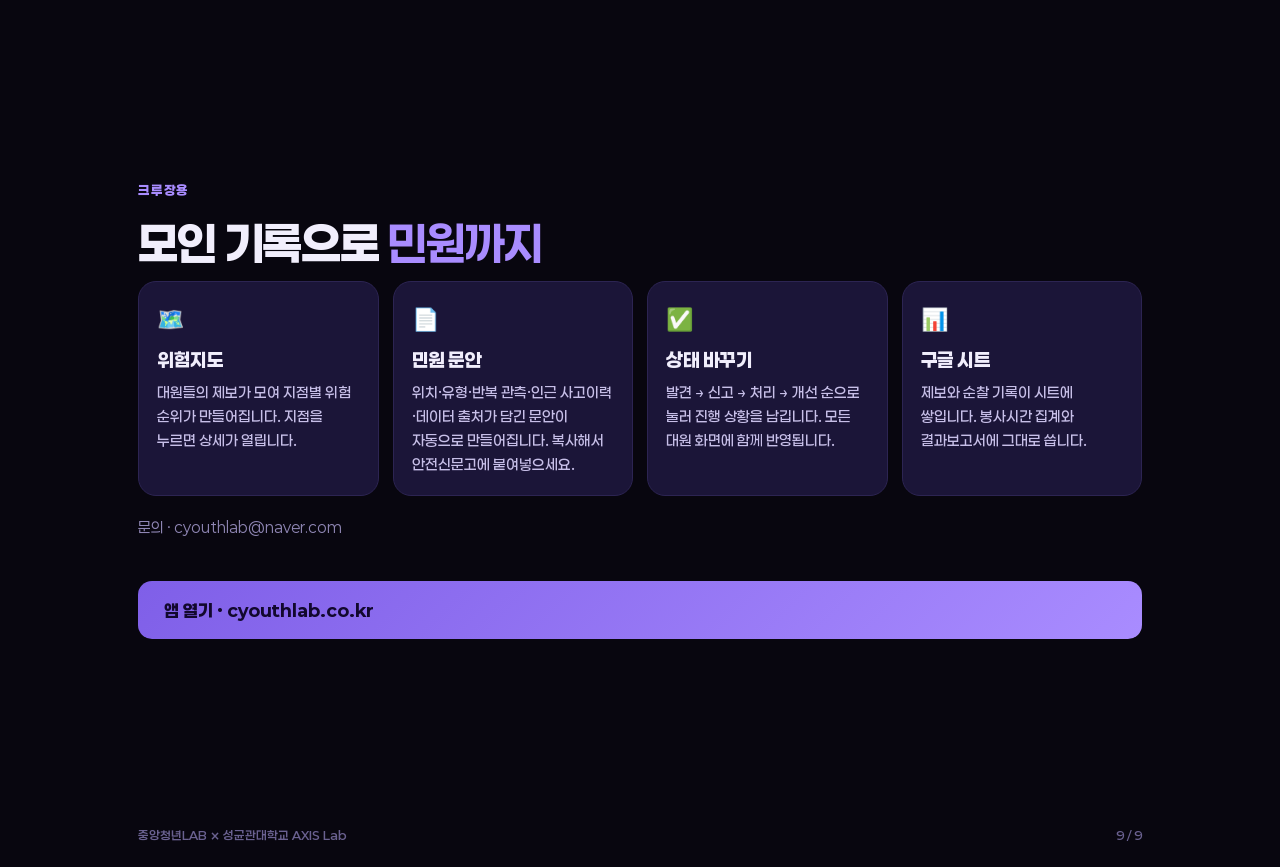
==== commit b8e32024: "feat: 이름+휴대폰 뒷4자리로 본인 확인, 기기 바뀌어도 누적 이어짐 - 소속 조 입력을 휴대폰 뒷 4자리로 교체 - 서버 순찰 기록을 이름+뒷4자리로 합산해 누적 표시 - 누" ====
--- a/manual.html
+++ b/manual.html
@@ -88,7 +88,7 @@
   <div class="row two">
     <ol class="steps">
       <li>폰 브라우저에서 <b>cyouthlab.co.kr</b> 열기<small>카톡으로 받은 링크를 눌러도 됩니다</small></li>
-      <li>이름과 소속 조 입력 후 <b>시작하기</b><small>다음부터는 물어보지 않습니다</small></li>
+      <li>이름과 <b>휴대폰 뒷 4자리</b> 입력 후 시작하기<small>동명이인을 구분하고, 폰을 바꿔도 기록이 이어지게 하는 데만 씁니다. 다음부터는 묻지 않습니다</small></li>
       <li>홈 화면에 추가하기<small>아이폰: 공유 → 홈 화면에 추가<br>안드로이드: 메뉴(⋮) → 앱 설치 / 홈 화면에 추가</small></li>
       <li>위치 권한 <b>허용</b><small>제보한 자리를 지도에 표시하려면 필요합니다</small></li>
     </ol>
@@ -165,12 +165,12 @@
 
 <section id="s7">
   <div class="eyebrow">내 활동</div>
-  <h2>봉사시간이 <b>자동으로</b> 쌓입니다</h2>
+  <h2>러닝시간이 <b>자동으로</b> 쌓입니다</h2>
   <div class="row two rev">
     <img class="shot" src="./assets/guide/4-me.jpg" alt="내 활동 화면">
     <div>
-      <div class="big">누적 봉사시간 · 거리 · 제보 수</div>
-      <p class="lead" style="margin-top:14px">순찰을 마칠 때마다 시간과 코스 거리가 더해집니다.<br>1365 자원봉사포털 실적 등록에 쓰입니다.</p>
+      <div class="big">누적 러닝시간 · 거리 · 제보 수</div>
+      <p class="lead" style="margin-top:14px">순찰을 마칠 때마다 시간과 코스 거리가 더해집니다.<br>이름과 뒷 4자리가 같으면 폰을 바꿔도 기록이 이어집니다.</p>
       <div class="cards" style="grid-template-columns:1fr 1fr">
         <div class="card"><h3>순찰 횟수</h3><p>순찰 시작~종료를 한 번 할 때마다</p></div>
         <div class="card"><h3>개선 확인</h3><p>내가 올린 제보가 실제로 고쳐진 수</p></div>
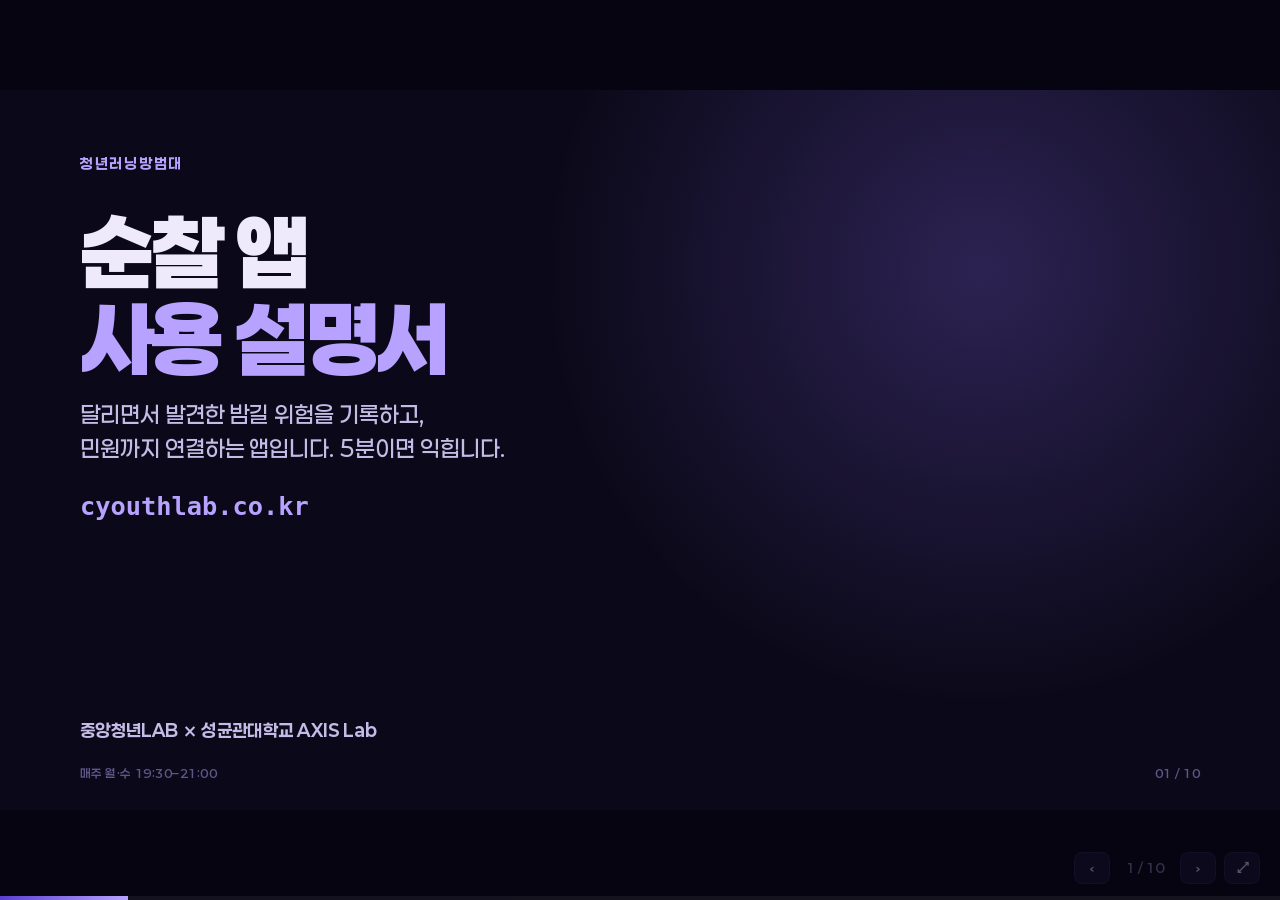
==== commit d04173c3: "사용 설명서를 슬라이드 형식으로 변경, 링크 썸네일 추가 - manual.html: 10장 슬라이드(키보드·클릭·스와이프 이동, 인쇄 시 PDF) - 카카오톡 등 링크 미리보기용 " ====
--- a/manual.html
+++ b/manual.html
@@ -2,233 +2,311 @@
 <html lang="ko">
 <head>
 <meta charset="utf-8">
-<meta name="viewport" content="width=device-width, initial-scale=1, viewport-fit=cover">
+<meta name="viewport" content="width=device-width, initial-scale=1">
 <meta name="theme-color" content="#0B0818">
-<meta name="description" content="청년러닝방범대 순찰 앱 사용 설명서">
+<meta name="description" content="청년러닝방범대 순찰 앱 사용 설명서 — 시작하기부터 제보·순찰 기록까지">
+<meta property="og:type" content="website">
+<meta property="og:site_name" content="청년러닝방범대">
+<meta property="og:title" content="순찰 앱 사용 설명서">
+<meta property="og:description" content="시작하기부터 제보·순찰 기록까지, 5분이면 익히는 안내서">
+<meta property="og:url" content="https://cyouthlab.co.kr/manual.html">
+<meta property="og:image" content="https://cyouthlab.co.kr/assets/og-manual.jpg">
+<meta property="og:image:width" content="1200">
+<meta property="og:image:height" content="630">
+<meta name="twitter:card" content="summary_large_image">
 <title>순찰 앱 사용 설명서 · 청년러닝방범대</title>
 <link rel="icon" href="./icons/icon-192.png">
 <link rel="stylesheet" href="./assets/fonts.css">
 <style>
 :root{
-  --n0:#08060F; --n1:#120E24; --n2:#1B1538; --n3:#251D4C;
-  --ink:#F1EEFC; --ink2:#C7BFE8; --mut:#8F86B4; --fnt:#6A6190;
-  --line:#2C2452; --line2:#3B3170;
-  --pri:#A98CFF; --pri2:#7F5FE8; --priSoft:#241C48;
-  --lamp:#FFC97A; --lampSoft:#3B2B12; --alert:#FF7B9C; --ok:#5FD3AC; --okSoft:#0F3129;
+  --night:#0B0919; --night2:#130F29; --panel:#1A1536; --panel2:#221B45; --rule:#2E2658;
+  --ink:#EEEAFB; --ink2:#C4BBE6; --mute:#8D84B6; --faint:#5E5588;
+  --violet:#8C6BF7; --violet-hi:#B7A2FF; --violet-deep:#5B3FD1;
+  --lamp:#FFC97A; --rose:#FF7B9C; --mint:#5FD3AC;
   color-scheme:dark;
 }
 *{box-sizing:border-box}
-html{scroll-snap-type:y mandatory;scroll-behavior:smooth}
-body{margin:0;background:var(--n0);color:var(--ink);
-  font-family:Paperlogy,"Apple SD Gothic Neo",Pretendard,system-ui,sans-serif;
-  line-height:1.65;word-break:keep-all;-webkit-font-smoothing:antialiased}
-@media (prefers-reduced-motion:reduce){html{scroll-behavior:auto}}
-section{min-height:100svh;scroll-snap-align:start;display:flex;flex-direction:column;justify-content:center;
-  padding:56px 24px 72px;max-width:1100px;margin:0 auto;position:relative}
-@media (min-width:900px){ section{padding:80px 48px 96px} }
-.eyebrow{font-size:13px;font-weight:800;letter-spacing:.14em;color:var(--pri);margin-bottom:14px}
-h1{font-size:clamp(34px,7vw,72px);font-weight:900;letter-spacing:-.035em;line-height:1.1;margin:0 0 18px;text-wrap:balance}
-h2{font-size:clamp(26px,4.6vw,46px);font-weight:800;letter-spacing:-.03em;line-height:1.2;margin:0 0 10px;text-wrap:balance}
-h2 b{color:var(--pri)}
-p.lead{font-size:clamp(15px,2.2vw,20px);color:var(--ink2);margin:0 0 28px;font-weight:500}
-.row{display:grid;gap:26px;align-items:center}
-@media (min-width:860px){ .row.two{grid-template-columns:1fr 340px} .row.two.rev{grid-template-columns:340px 1fr} }
-.shot{width:100%;max-width:300px;margin:0 auto;display:block;border-radius:22px;border:1px solid var(--line2);
-  box-shadow:0 24px 60px rgba(0,0,0,.5)}
-ol.steps{list-style:none;counter-reset:s;padding:0;margin:0;display:flex;flex-direction:column;gap:16px}
-ol.steps li{counter-increment:s;display:grid;grid-template-columns:38px 1fr;gap:14px;align-items:start;
-  font-size:clamp(15px,2vw,19px);font-weight:600}
-ol.steps li::before{content:counter(s);width:32px;height:32px;border-radius:11px;background:var(--priSoft);color:var(--pri);
-  display:grid;place-items:center;font-size:15px;font-weight:800}
-ol.steps li small{display:block;font-size:14px;font-weight:500;color:var(--mut);margin-top:3px}
-.cards{display:grid;gap:14px;grid-template-columns:repeat(auto-fit,minmax(210px,1fr))}
-.card{background:var(--n2);border:1px solid var(--line);border-radius:18px;padding:18px}
-.card h3{margin:0 0 6px;font-size:19px;font-weight:800;letter-spacing:-.02em}
-.card p{margin:0;font-size:14.5px;color:var(--ink2);font-weight:500}
-.card .ic{font-size:22px;display:block;margin-bottom:8px}
-.card.lamp{border-color:rgba(255,201,122,.4)} .card.lamp h3{color:var(--lamp)}
-.qa{display:flex;flex-direction:column;gap:14px}
-.qa div{background:var(--n1);border:1px solid var(--line);border-radius:16px;padding:16px 18px}
-.qa b{display:block;font-size:16.5px;font-weight:800;margin-bottom:5px}
-.qa span{font-size:14.5px;color:var(--ink2);font-weight:500}
-.note{margin-top:22px;background:var(--lampSoft);border:1px solid rgba(255,201,122,.45);border-radius:16px;
-  padding:16px 18px;font-size:15px;color:var(--lamp);font-weight:700}
-.note span{display:block;color:var(--ink2);font-weight:500;margin-top:5px;font-size:14px}
-.big{font-size:clamp(30px,5vw,54px);font-weight:900;color:var(--lamp);letter-spacing:-.03em}
-a.btn{display:inline-block;margin-top:26px;background:linear-gradient(135deg,var(--pri2),var(--pri));color:#12082E;
-  text-decoration:none;font-weight:800;font-size:17px;padding:15px 26px;border-radius:14px}
-.foot{position:absolute;left:24px;right:24px;bottom:22px;display:flex;justify-content:space-between;
-  font-size:12px;color:var(--fnt);font-weight:600}
-@media (min-width:900px){ .foot{left:48px;right:48px} }
-.dots{position:fixed;right:14px;top:50%;transform:translateY(-50%);display:none;flex-direction:column;gap:9px;z-index:5}
-@media (min-width:900px){ .dots{display:flex} }
-.dots a{width:8px;height:8px;border-radius:50%;background:var(--line2);display:block}
-.dots a.on{background:var(--pri);transform:scale(1.3)}
-.hero{background:radial-gradient(900px 480px at 50% 0%,#2A2160 0%,rgba(42,33,96,0) 65%)}
-.url{font-family:ui-monospace,Menlo,monospace;font-size:clamp(16px,3vw,24px);color:var(--pri);font-weight:700}
+html,body{margin:0;height:100%;background:#050410;overflow:hidden}
+body{font-family:Paperlogy,"Apple SD Gothic Neo",Pretendard,system-ui,sans-serif;color:var(--ink);
+  -webkit-font-smoothing:antialiased;word-break:keep-all}
+.viewport{position:fixed;inset:0}
+.deck{position:absolute;left:50%;top:50%;width:1920px;height:1080px;transform-origin:center center;transform:translate(-50%,-50%)}
+.slide{position:absolute;inset:0;padding:96px 120px 104px;background:var(--night);overflow:hidden;display:none;flex-direction:column}
+.slide.on{display:flex}
+.slide.on > .in{animation:rise .32s cubic-bezier(.2,.7,.2,1) both}
+@keyframes rise{from{opacity:.6;transform:translateY(8px)}to{opacity:1;transform:none}}
+@media (prefers-reduced-motion:reduce){.slide.on > .in{animation:none}}
+.in{position:relative;z-index:2;height:100%;display:flex;flex-direction:column}
+.glow{position:absolute;border-radius:50%;pointer-events:none;z-index:1;
+  background:radial-gradient(closest-side,rgba(140,107,247,.26),rgba(140,107,247,0))}
+.glow.l{background:radial-gradient(closest-side,rgba(255,201,122,.18),rgba(255,201,122,0))}
+.eyebrow{font-size:22px;font-weight:700;letter-spacing:.14em;color:var(--violet-hi)}
+h1{font-size:126px;font-weight:900;line-height:1.04;letter-spacing:-.045em;margin:56px 0 0;text-wrap:balance}
+h2{font-size:64px;font-weight:800;line-height:1.16;letter-spacing:-.03em;margin:28px 0 0;text-wrap:balance}
+h2 b{color:var(--violet-hi)}
+p.lead{font-size:34px;font-weight:500;line-height:1.5;color:var(--ink2);margin:22px 0 0;max-width:30em}
+.push{margin-top:auto}
+.foot{position:absolute;left:120px;right:120px;bottom:44px;z-index:3;display:flex;justify-content:space-between;
+  font-size:18px;font-weight:600;color:var(--faint);letter-spacing:.04em}
+.two{display:grid;grid-template-columns:1fr 430px;gap:80px;align-items:center;margin-top:44px;flex:1}
+.two.rev{grid-template-columns:430px 1fr}
+.shot{width:100%;border-radius:26px;border:1px solid var(--rule);box-shadow:0 30px 70px rgba(0,0,0,.55);display:block}
+ol.steps{list-style:none;counter-reset:s;padding:0;margin:0;display:flex;flex-direction:column;gap:26px}
+ol.steps li{counter-increment:s;display:grid;grid-template-columns:62px 1fr;gap:22px;align-items:start}
+ol.steps li::before{content:counter(s);width:52px;height:52px;border-radius:16px;background:var(--panel2);color:var(--violet-hi);
+  display:grid;place-items:center;font-size:24px;font-weight:800}
+ol.steps b{grid-column:2;font-size:32px;font-weight:800;letter-spacing:-.02em;display:block}
+ol.steps small{grid-column:2;display:block;font-size:23px;font-weight:500;color:var(--mute);margin-top:6px;line-height:1.45}
+.cards{display:grid;grid-template-columns:repeat(4,1fr);gap:28px;margin-top:52px}
+.cards.three{grid-template-columns:repeat(3,1fr)}
+.card{background:var(--panel);border:1px solid var(--rule);border-radius:22px;padding:28px}
+.card .ic{font-size:34px;display:block;margin-bottom:14px}
+.card h3{margin:0 0 10px;font-size:32px;font-weight:800;letter-spacing:-.02em}
+.card p{margin:0;font-size:23px;line-height:1.5;color:var(--ink2);font-weight:500}
+.card.lamp{border-color:rgba(255,201,122,.45)} .card.lamp h3{color:var(--lamp)}
+.qa{display:grid;grid-template-columns:1fr 1fr;gap:22px 40px;margin-top:44px}
+.qa div{border-top:2px solid var(--rule);padding-top:18px}
+.qa b{display:block;font-size:28px;font-weight:800;margin-bottom:8px}
+.qa span{font-size:22px;line-height:1.5;color:var(--ink2);font-weight:500}
+.legend{display:flex;flex-direction:column;gap:26px;margin-top:40px}
+.legend div{display:grid;grid-template-columns:34px 1fr;gap:20px;align-items:center;font-size:27px;font-weight:600}
+.legend i{width:22px;height:22px;border-radius:50%;display:block}
+.legend .line{width:30px;height:0;border-top:5px dashed var(--violet-hi);border-radius:0}
+.legend small{display:block;font-size:21px;color:var(--mute);font-weight:500;margin-top:3px}
+.note{margin-top:34px;background:rgba(255,201,122,.1);border:1px solid rgba(255,201,122,.4);border-radius:20px;
+  padding:24px 28px;font-size:25px;font-weight:700;color:var(--lamp);line-height:1.5}
+.note span{display:block;color:var(--ink2);font-weight:500;margin-top:8px;font-size:23px}
+.url{font-family:ui-monospace,Menlo,monospace;font-size:38px;color:var(--violet-hi);font-weight:700;margin-top:38px}
+.progress{position:fixed;left:0;right:0;bottom:0;height:4px;background:rgba(255,255,255,.06);z-index:10}
+.progress i{display:block;height:100%;width:0;background:linear-gradient(90deg,var(--violet-deep),var(--violet-hi));transition:width .3s}
+.nav{position:fixed;right:20px;bottom:16px;z-index:11;display:flex;gap:8px;align-items:center;font-size:13px;
+  font-weight:600;color:#8D84B6;opacity:.35;transition:opacity .2s}
+.nav:hover,.nav:focus-within{opacity:1}
+.nav button{font:inherit;color:#EEEAFB;background:#1A1536;border:1px solid #2E2658;border-radius:8px;width:36px;height:32px;cursor:pointer}
+.nav .count{min-width:54px;text-align:center}
+@media print{
+  @page{size:1920px 1080px;margin:0}
+  html,body{overflow:visible;height:auto;background:none}
+  .viewport{position:static} .deck{position:static;transform:none!important;width:1920px;height:auto}
+  .slide{position:relative;display:flex!important;page-break-after:always}
+  .slide:last-of-type{page-break-after:auto}
+  .nav,.progress{display:none}
+  *{-webkit-print-color-adjust:exact!important;print-color-adjust:exact!important}
+}
 </style>
 </head>
 <body>
-
-<nav class="dots" id="dots" aria-label="쪽 이동"></nav>
-
-<section class="hero" id="s1">
-  <div class="eyebrow">청년러닝방범대</div>
-  <h1>순찰 앱<br>사용 설명서</h1>
-  <p class="lead">달리면서 발견한 밤길 위험을 기록하고,<br>민원까지 연결하는 앱입니다. 5분이면 익힙니다.</p>
-  <div class="url">cyouthlab.co.kr</div>
-  <a class="btn" href="https://cyouthlab.co.kr">앱 열기</a>
-  <div class="foot"><span>중앙청년LAB × 성균관대학교 AXIS Lab</span><span>1 / 9</span></div>
-</section>
-
-<section id="s2">
-  <div class="eyebrow">시작하기</div>
-  <h2>처음 한 번만 <b>이름</b>을 넣으면 됩니다</h2>
-  <p class="lead">가입도, 설치도, 설정도 없습니다.</p>
-  <div class="row two">
-    <ol class="steps">
-      <li>폰 브라우저에서 <b>cyouthlab.co.kr</b> 열기<small>카톡으로 받은 링크를 눌러도 됩니다</small></li>
-      <li>이름과 <b>휴대폰 뒷 4자리</b> 입력 후 시작하기<small>동명이인을 구분하고, 폰을 바꿔도 기록이 이어지게 하는 데만 씁니다. 다음부터는 묻지 않습니다</small></li>
-      <li>홈 화면에 추가하기<small>아이폰: 공유 → 홈 화면에 추가<br>안드로이드: 메뉴(⋮) → 앱 설치 / 홈 화면에 추가</small></li>
-      <li>위치 권한 <b>허용</b><small>제보한 자리를 지도에 표시하려면 필요합니다</small></li>
-    </ol>
-    <img class="shot" src="./assets/guide/1-home.jpg" alt="앱 첫 화면">
-  </div>
-  <div class="foot"><span>순찰 앱 사용 설명서</span><span>2 / 9</span></div>
-</section>
-
-<section id="s3">
-  <div class="eyebrow">순찰하기</div>
-  <h2>코스를 고르고 <b>순찰 시작</b>을 누르세요</h2>
-  <p class="lead">매주 월·수 저녁 7시 30분 ~ 9시</p>
-  <div class="row two">
-    <ol class="steps">
-      <li>오늘 달릴 코스 고르기<small>방범코스 1 · 2 · 3, 그 외에는 기타</small></li>
-      <li><b>순찰 시작</b> 누르기<small>시간이 자동으로 재집니다</small></li>
-      <li>코스를 돌며 위험한 곳 제보하기</li>
-      <li>마치면 <b>순찰 종료</b><small>순찰 시간과 코스 거리가 내 기록에 쌓입니다</small></li>
-    </ol>
-    <img class="shot" src="./assets/guide/1-home.jpg" alt="코스 선택 화면">
-  </div>
-  <div class="note">지도의 점이 무슨 뜻이냐면<span><b style="color:var(--alert)">분홍 점</b> 실제 교통사고가 잦았던 곳 (TAAS 사고다발지역) · <b style="color:var(--lamp)">노란 점</b> 보안등 위치 (공공데이터포털 전국보안등정보) · <b style="color:var(--pri)">보라 선</b> 오늘의 코스<br>노란 점이 있는데 실제로 어두우면, 그 등이 꺼졌거나 가려졌다는 뜻입니다. 꼭 제보해 주세요.</span></div>
-  <div class="foot"><span>순찰 앱 사용 설명서</span><span>3 / 9</span></div>
-</section>
-
-<section id="s4">
-  <div class="eyebrow">제보하기</div>
-  <h2>사진 찍고, <b>한 줄</b>만 쓰면 끝</h2>
-  <p class="lead">어려운 용어를 쓸 필요 없습니다. 평소 말로 적으세요.</p>
-  <div class="row two rev">
-    <img class="shot" src="./assets/guide/2-report.jpg" alt="제보 화면">
-    <ol class="steps">
-      <li>아래 <b>제보</b> 탭 누르기</li>
-      <li>사진 찍기<small>얼굴이나 차량번호가 나오지 않게 찍어주세요</small></li>
-      <li>위치 확인<small>자동으로 잡힙니다. 안 잡히면 “다시 잡기”</small></li>
-      <li>무엇이 문제인지 한 줄 쓰기<small>예: 여기 가로등 하나 꺼져있음</small></li>
-      <li><b>제보 등록</b> 누르기<small>유형은 AI가 자동으로 고릅니다. 틀리면 직접 고르세요</small></li>
-    </ol>
-  </div>
-  <div class="foot"><span>순찰 앱 사용 설명서</span><span>4 / 9</span></div>
-</section>
-
-<section id="s5">
-  <div class="eyebrow">무엇을 기록하나</div>
-  <h2>가로등만이 아닙니다</h2>
-  <p class="lead">밤에 걷는 사람이 위험할 만한 것은 모두 기록 대상입니다.</p>
-  <div class="cards">
-    <div class="card lamp"><span class="ic">💡</span><h3>빛</h3><p>꺼진 보안등, 너무 어두운 골목, 나뭇가지에 가린 불빛<br><b style="color:var(--lamp)">지도의 노란 점이 보안등 위치입니다</b></p></div>
-    <div class="card"><span class="ic">🚦</span><h3>건널목</h3><p>지워진 횡단보도 선, 고장 난 보행신호, 불법주차로 가려진 시야</p></div>
-    <div class="card"><span class="ic">🧱</span><h3>보행로</h3><p>들뜬 보도블록, 단차, 길을 막은 적치물, 물고임과 낙엽</p></div>
-    <div class="card"><span class="ic">🔔</span><h3>안전시설</h3><p>고장 난 비상벨, CCTV 사각지대, 부서진 반사경·안전표지</p></div>
-  </div>
-  <div class="note">애매하면 일단 남겨주세요<span>같은 자리에 여러 번 쌓인 제보는 자동으로 하나로 묶이고, 사고가 잦았던 곳과 가까울수록 먼저 고칠 곳으로 올라갑니다.</span></div>
-  <div class="foot"><span>순찰 앱 사용 설명서</span><span>5 / 9</span></div>
-</section>
-
-<section id="s6">
-  <div class="eyebrow">이상이 없던 날</div>
-  <h2>아무 일 없었던 것도 <b>기록</b>입니다</h2>
-  <p class="lead">제보가 한 건도 없이 순찰을 마치면 이렇게 물어봅니다.</p>
-  <div class="row two">
-    <div>
-      <p style="font-size:clamp(17px,2.6vw,22px);font-weight:700;margin:0 0 14px">“이번 순찰, 특이사항이 있었나요?”</p>
+<div class="viewport"><div class="deck" id="deck">
+
+<section class="slide on">
+  <div class="glow" style="width:1300px;height:1300px;left:820px;top:-380px"></div>
+  <div class="in">
+    <div class="eyebrow">청년러닝방범대</div>
+    <h1>순찰 앱<br><span style="color:var(--violet-hi)">사용 설명서</span></h1>
+    <p class="lead">달리면서 발견한 밤길 위험을 기록하고,<br>민원까지 연결하는 앱입니다. 5분이면 익힙니다.</p>
+    <div class="url">cyouthlab.co.kr</div>
+    <div class="push" style="font-size:26px;font-weight:700;color:var(--ink2)">중앙청년LAB × 성균관대학교 AXIS Lab</div>
+  </div>
+  <div class="foot"><span>매주 월·수 19:30–21:00</span><span class="pg"></span></div>
+</section>
+
+<section class="slide">
+  <div class="in">
+    <div class="eyebrow">1 · 시작하기</div>
+    <h2>처음 한 번만 <b>이름</b>을 넣으면 됩니다</h2>
+    <div class="two">
       <ol class="steps">
-        <li><b>이상 없음으로 기록</b><small>순찰을 돌았고 문제가 없었다는 뜻으로 남습니다</small></li>
-        <li><b>제보 남기기</b><small>빠뜨린 게 있으면 바로 제보 화면으로 갑니다</small></li>
+        <li><b>cyouthlab.co.kr 열기</b><small>카톡으로 받은 링크를 눌러도 됩니다</small></li>
+        <li><b>이름과 휴대폰 뒷 4자리 입력</b><small>동명이인 구분용입니다. 폰을 바꿔도 내 기록이 이어집니다</small></li>
+        <li><b>홈 화면에 추가</b><small>아이폰: 공유 → 홈 화면에 추가<br>안드로이드: 메뉴(⋮) → 앱 설치</small></li>
+        <li><b>위치 권한 허용</b><small>제보한 자리를 지도에 표시하는 데 필요합니다</small></li>
       </ol>
-      <p style="color:var(--mut);font-size:14.5px;margin-top:18px">이상 없음도 활동 실적입니다. 그날 코스가 안전했다는 근거가 됩니다.</p>
-    </div>
-    <img class="shot" src="./assets/guide/3-noissue.jpg" alt="이상 없음 확인 화면">
-  </div>
-  <div class="foot"><span>순찰 앱 사용 설명서</span><span>6 / 9</span></div>
-</section>
-
-<section id="s7">
-  <div class="eyebrow">내 활동</div>
-  <h2>러닝시간이 <b>자동으로</b> 쌓입니다</h2>
-  <div class="row two rev">
-    <img class="shot" src="./assets/guide/4-me.jpg" alt="내 활동 화면">
-    <div>
-      <div class="big">누적 러닝시간 · 거리 · 제보 수</div>
-      <p class="lead" style="margin-top:14px">순찰을 마칠 때마다 시간과 코스 거리가 더해집니다.<br>이름과 뒷 4자리가 같으면 폰을 바꿔도 기록이 이어집니다.</p>
-      <div class="cards" style="grid-template-columns:1fr 1fr">
-        <div class="card"><h3>순찰 횟수</h3><p>순찰 시작~종료를 한 번 할 때마다</p></div>
-        <div class="card"><h3>개선 확인</h3><p>내가 올린 제보가 실제로 고쳐진 수</p></div>
+      <img class="shot" src="./assets/guide/1-home.jpg" alt="앱 첫 화면">
+    </div>
+  </div>
+  <div class="foot"><span>순찰 앱 사용 설명서</span><span class="pg"></span></div>
+</section>
+
+<section class="slide">
+  <div class="in">
+    <div class="eyebrow">2 · 순찰하기</div>
+    <h2>코스를 고르고 <b>순찰 시작</b>을 누르세요</h2>
+    <div class="two">
+      <ol class="steps">
+        <li><b>오늘 달릴 코스 고르기</b><small>방범코스 1 · 2 · 3, 그 외에는 기타</small></li>
+        <li><b>순찰 시작</b><small>시간이 자동으로 기록됩니다</small></li>
+        <li><b>코스를 돌며 위험한 곳 제보</b></li>
+        <li><b>순찰 종료</b><small>순찰 시간과 코스 거리가 내 기록에 쌓입니다</small></li>
+      </ol>
+      <img class="shot" src="./assets/guide/1-home.jpg" alt="코스 선택 화면">
+    </div>
+  </div>
+  <div class="foot"><span>순찰 앱 사용 설명서</span><span class="pg"></span></div>
+</section>
+
+<section class="slide">
+  <div class="glow l" style="width:900px;height:900px;left:1150px;top:380px"></div>
+  <div class="in">
+    <div class="eyebrow">3 · 지도 보는 법</div>
+    <h2>점 색깔이 곧 <b>정보</b>입니다</h2>
+    <div class="two">
+      <div class="legend">
+        <div><i style="background:var(--rose)"></i><span>분홍 점 — 교통사고 다발지역<small>실제로 사고가 잦았던 곳입니다 (공공데이터 TAAS). 지날 때 특히 살펴봐 주세요</small></span></div>
+        <div><i style="background:var(--lamp)"></i><span>노란 점 — 보안등 위치<small>여기 불이 꺼져 있거나 가려져 있으면 바로 제보 대상입니다</small></span></div>
+        <div><i class="line"></i><span>보라 선 — 오늘의 코스<small>출발은 초록, 도착은 분홍으로 표시됩니다</small></span></div>
+        <div><i style="background:var(--mint)"></i><span>초록 점 — 내 위치<small>"내 위치 보기"를 누르면 표시됩니다</small></span></div>
       </div>
-    </div>
-  </div>
-  <div class="foot"><span>순찰 앱 사용 설명서</span><span>7 / 9</span></div>
-</section>
-
-<section id="s8">
-  <div class="eyebrow">이럴 땐 이렇게</div>
-  <h2>자주 묻는 것</h2>
-  <div class="qa">
-    <div><b>인터넷이 안 터지는 골목입니다</b><span>그대로 제보하세요. 폰에 저장해 뒀다가 신호가 잡히면 자동으로 보냅니다. 화면 위쪽에 “○건 전송 대기”로 표시됩니다.</span></div>
-    <div><b>위치가 안 잡혀요</b><span>“다시 잡기”를 눌러보고, 그래도 안 되면 폰 설정에서 브라우저의 위치 권한을 허용해 주세요. 건물 안에서는 오차가 큽니다.</span></div>
-    <div><b>이름을 또 물어봐요</b><span>브라우저 기록을 지웠거나 다른 브라우저로 열었을 때 그렇습니다. 이름만 다시 넣으면 됩니다. 이미 보낸 제보는 그대로 있습니다.</span></div>
-    <div><b>사진은 꼭 찍어야 하나요</b><span>없어도 등록됩니다. 다만 사진이 있으면 민원이 훨씬 잘 처리됩니다. 사람 얼굴과 차량번호는 피해주세요.</span></div>
-    <div><b>화면이 예전 그대로예요</b><span>새로고침하면 최신으로 바뀝니다. 홈 화면 앱으로 열었다면 앱을 완전히 닫았다 다시 열어주세요.</span></div>
-    <div><b>잘못 올렸어요</b><span>앱에서 지우는 기능은 없습니다. 크루장에게 말씀해 주시면 기록에서 정리합니다.</span></div>
-  </div>
-  <div class="foot"><span>순찰 앱 사용 설명서</span><span>8 / 9</span></div>
-</section>
-
-<section id="s9">
-  <div class="eyebrow">크루장용</div>
-  <h2>모인 기록으로 <b>민원까지</b></h2>
-  <div class="cards">
-    <div class="card"><span class="ic">🗺️</span><h3>위험지도</h3><p>대원들의 제보가 모여 지점별 위험 순위가 만들어집니다. 지점을 누르면 상세가 열립니다.</p></div>
-    <div class="card"><span class="ic">📄</span><h3>민원 문안</h3><p>위치·유형·반복 관측·인근 사고이력·데이터 출처가 담긴 문안이 자동으로 만들어집니다. 복사해서 안전신문고에 붙여넣으세요.</p></div>
-    <div class="card"><span class="ic">✅</span><h3>상태 바꾸기</h3><p>발견 → 신고 → 처리 → 개선 순으로 눌러 진행 상황을 남깁니다. 모든 대원 화면에 함께 반영됩니다.</p></div>
-    <div class="card"><span class="ic">📊</span><h3>구글 시트</h3><p>제보와 순찰 기록이 시트에 쌓입니다. 봉사시간 집계와 결과보고서에 그대로 씁니다.</p></div>
-  </div>
-  <p style="color:var(--mut);font-size:14.5px;margin-top:20px">문의 · cyouthlab@naver.com</p>
-  <a class="btn" href="https://cyouthlab.co.kr">앱 열기 · cyouthlab.co.kr</a>
-  <div class="foot"><span>중앙청년LAB × 성균관대학교 AXIS Lab</span><span>9 / 9</span></div>
-</section>
-
+      <img class="shot" src="./assets/guide/1-home.jpg" alt="코스 지도">
+    </div>
+  </div>
+  <div class="foot"><span>순찰 앱 사용 설명서</span><span class="pg"></span></div>
+</section>
+
+<section class="slide">
+  <div class="in">
+    <div class="eyebrow">4 · 제보하기</div>
+    <h2>사진 찍고, <b>한 줄</b>만 쓰면 끝</h2>
+    <div class="two rev">
+      <img class="shot" src="./assets/guide/2-report.jpg" alt="제보 화면">
+      <ol class="steps">
+        <li><b>아래 제보 탭 누르기</b></li>
+        <li><b>사진 찍기</b><small>얼굴이나 차량번호가 나오지 않게 찍어주세요</small></li>
+        <li><b>위치 확인</b><small>자동으로 잡힙니다. 안 잡히면 "다시 잡기"</small></li>
+        <li><b>무엇이 문제인지 한 줄</b><small>평소 쓰는 말 그대로. 예: 여기 가로등 하나 꺼져있음</small></li>
+        <li><b>제보 등록</b><small>유형은 AI가 자동으로 고릅니다. 틀리면 직접 고르세요</small></li>
+      </ol>
+    </div>
+  </div>
+  <div class="foot"><span>순찰 앱 사용 설명서</span><span class="pg"></span></div>
+</section>
+
+<section class="slide">
+  <div class="in">
+    <div class="eyebrow">5 · 무엇을 기록하나</div>
+    <h2>가로등만이 아닙니다</h2>
+    <p class="lead">밤에 걷는 사람이 위험할 만한 것은 모두 기록 대상입니다.</p>
+    <div class="cards">
+      <div class="card lamp"><span class="ic">💡</span><h3>빛</h3><p>꺼진 보안등, 너무 어두운 골목, 나뭇가지에 가린 불빛</p></div>
+      <div class="card"><span class="ic">🚦</span><h3>건널목</h3><p>지워진 횡단보도 선, 고장 난 보행신호, 불법주차로 가려진 시야</p></div>
+      <div class="card"><span class="ic">🧱</span><h3>보행로</h3><p>들뜬 보도블록, 단차, 길을 막은 적치물, 물고임과 낙엽</p></div>
+      <div class="card"><span class="ic">🔔</span><h3>안전시설</h3><p>고장 난 비상벨, CCTV 사각지대, 부서진 반사경·안전표지</p></div>
+    </div>
+    <div class="note push">애매하면 일단 남겨주세요<span>같은 자리에 쌓인 제보는 자동으로 하나로 묶이고, 사고가 잦았던 곳과 가까울수록 먼저 고칠 곳으로 올라갑니다.</span></div>
+  </div>
+  <div class="foot"><span>순찰 앱 사용 설명서</span><span class="pg"></span></div>
+</section>
+
+<section class="slide">
+  <div class="in">
+    <div class="eyebrow">6 · 이상이 없던 날</div>
+    <h2>아무 일 없었던 것도 <b>기록</b>입니다</h2>
+    <div class="two">
+      <div>
+        <p style="font-size:38px;font-weight:800;margin:0 0 30px;letter-spacing:-.02em">"이번 순찰, 특이사항이 있었나요?"</p>
+        <p class="lead" style="margin:0 0 34px">제보 없이 순찰을 마치면 이렇게 물어봅니다.</p>
+        <ol class="steps">
+          <li><b>이상 없음으로 기록</b><small>순찰을 돌았고 문제가 없었다는 뜻으로 남습니다</small></li>
+          <li><b>제보 남기기</b><small>빠뜨린 게 있으면 바로 제보 화면으로 갑니다</small></li>
+        </ol>
+      </div>
+      <img class="shot" src="./assets/guide/3-noissue.jpg" alt="이상 없음 확인 화면">
+    </div>
+  </div>
+  <div class="foot"><span>순찰 앱 사용 설명서</span><span class="pg"></span></div>
+</section>
+
+<section class="slide">
+  <div class="in">
+    <div class="eyebrow">7 · 내 활동</div>
+    <h2>러닝시간이 <b>자동으로</b> 쌓입니다</h2>
+    <div class="two rev">
+      <img class="shot" src="./assets/guide/4-me.jpg" alt="내 활동 화면">
+      <div>
+        <p class="lead" style="margin-top:0">순찰을 마칠 때마다 시간과 코스 거리가 더해집니다.<br>이름과 휴대폰 뒷 4자리가 같으면 <b style="color:var(--ink)">폰을 바꿔도 기록이 이어집니다.</b></p>
+        <div class="cards three" style="margin-top:44px">
+          <div class="card"><h3>누적 러닝시간</h3><p>순찰 시작부터 종료까지의 시간 합계</p></div>
+          <div class="card"><h3>누적 거리</h3><p>돌았던 코스 거리의 합계</p></div>
+          <div class="card"><h3>개선 확인</h3><p>내가 올린 제보가 실제로 고쳐진 수</p></div>
+        </div>
+      </div>
+    </div>
+  </div>
+  <div class="foot"><span>순찰 앱 사용 설명서</span><span class="pg"></span></div>
+</section>
+
+<section class="slide">
+  <div class="in">
+    <div class="eyebrow">8 · 이럴 땐 이렇게</div>
+    <h2>자주 묻는 것</h2>
+    <div class="qa">
+      <div><b>인터넷이 안 터지는 골목입니다</b><span>그대로 제보하세요. 폰에 저장해 뒀다가 신호가 잡히면 자동으로 보냅니다. 화면 위에 "○건 전송 대기"로 표시됩니다.</span></div>
+      <div><b>위치가 안 잡혀요</b><span>"다시 잡기"를 눌러보고, 안 되면 폰 설정에서 브라우저 위치 권한을 허용해 주세요. 건물 안에서는 오차가 큽니다.</span></div>
+      <div><b>이름을 또 물어봐요</b><span>브라우저 기록을 지웠거나 다른 브라우저로 열었을 때 그렇습니다. 같은 이름과 뒷 4자리를 넣으면 기록이 그대로 이어집니다.</span></div>
+      <div><b>사진은 꼭 찍어야 하나요</b><span>없어도 등록됩니다. 다만 사진이 있으면 민원이 훨씬 잘 처리됩니다. 사람 얼굴과 차량번호는 피해주세요.</span></div>
+      <div><b>화면이 예전 그대로예요</b><span>새로고침하면 최신으로 바뀝니다. 홈 화면 앱이면 완전히 닫았다 다시 열어주세요.</span></div>
+      <div><b>잘못 올렸어요</b><span>앱에서 지우는 기능은 없습니다. 크루장에게 말씀해 주시면 기록에서 정리합니다.</span></div>
+    </div>
+  </div>
+  <div class="foot"><span>순찰 앱 사용 설명서</span><span class="pg"></span></div>
+</section>
+
+<section class="slide">
+  <div class="glow l" style="width:1100px;height:1100px;left:900px;top:-200px"></div>
+  <div class="in">
+    <div class="eyebrow">9 · 크루장용</div>
+    <h2>모인 기록으로 <b>민원까지</b></h2>
+    <div class="cards">
+      <div class="card"><span class="ic">🗺️</span><h3>위험지도</h3><p>제보가 모여 지점별 위험 순위가 만들어집니다. 지점을 누르면 상세가 열립니다</p></div>
+      <div class="card"><span class="ic">📄</span><h3>민원 문안</h3><p>위치·유형·반복 관측·인근 사고이력이 담긴 문안이 자동 생성됩니다. 복사해 안전신문고에 붙여넣으세요</p></div>
+      <div class="card"><span class="ic">✅</span><h3>상태 바꾸기</h3><p>발견 → 신고 → 처리 → 개선 순으로 눌러 진행 상황을 남깁니다. 모든 대원 화면에 반영됩니다</p></div>
+      <div class="card"><span class="ic">📊</span><h3>구글 시트</h3><p>제보와 순찰 기록이 시트에 쌓입니다. 활동 집계와 결과보고서에 그대로 씁니다</p></div>
+    </div>
+    <div class="push" style="display:flex;justify-content:space-between;align-items:flex-end">
+      <div class="url" style="margin:0">cyouthlab.co.kr</div>
+      <div style="font-size:24px;color:var(--mute);font-weight:600">문의 · cyouthlab@naver.com</div>
+    </div>
+  </div>
+  <div class="foot"><span>중앙청년LAB × 성균관대학교 AXIS Lab</span><span class="pg"></span></div>
+</section>
+
+</div></div>
+<div class="progress"><i id="bar"></i></div>
+<nav class="nav" aria-label="슬라이드 이동">
+  <button id="prev" aria-label="이전">‹</button>
+  <span class="count" id="count">1 / 1</span>
+  <button id="next" aria-label="다음">›</button>
+  <button id="fs" aria-label="전체 화면" title="전체 화면 (F)">⤢</button>
+</nav>
 <script>
 (function(){
-  var secs=[].slice.call(document.querySelectorAll('section'));
-  var dots=document.getElementById('dots');
-  dots.innerHTML=secs.map(function(s,i){ return '<a href="#'+s.id+'" aria-label="'+(i+1)+'쪽"></a>'; }).join('');
-  var links=[].slice.call(dots.children);
-  var io=new IntersectionObserver(function(es){
-    es.forEach(function(e){
-      if(e.isIntersecting){
-        var i=secs.indexOf(e.target);
-        links.forEach(function(a,k){ a.className=k===i?'on':''; });
-      }
-    });
-  },{threshold:.5});
-  secs.forEach(function(s){ io.observe(s); });
+  var deck=document.getElementById('deck'), slides=[].slice.call(deck.querySelectorAll('.slide')), N=slides.length, cur=0;
+  slides.forEach(function(s,i){ var p=s.querySelector('.pg'); if(p) p.textContent=String(i+1).padStart(2,'0')+' / '+String(N).padStart(2,'0'); });
+  function fit(){ var k=Math.min(innerWidth/1920, innerHeight/1080); deck.style.transform='translate(-50%,-50%) scale('+k+')'; }
+  function show(i){
+    cur=Math.max(0,Math.min(N-1,i));
+    slides.forEach(function(s,j){ s.classList.toggle('on', j===cur); });
+    document.getElementById('count').textContent=(cur+1)+' / '+N;
+    document.getElementById('bar').style.width=((cur+1)/N*100)+'%';
+    try{ history.replaceState(null,'','#'+(cur+1)); }catch(e){}
+  }
+  addEventListener('resize',fit);
   addEventListener('keydown',function(e){
-    if(e.key!=='ArrowDown'&&e.key!=='ArrowUp'&&e.key!==' ') return;
-    var cur=secs.findIndex(function(s){ var r=s.getBoundingClientRect(); return r.top>-innerHeight*0.5 && r.top<innerHeight*0.5; });
-    var next=Math.max(0,Math.min(secs.length-1,cur+(e.key==='ArrowUp'?-1:1)));
-    secs[next].scrollIntoView(); e.preventDefault();
+    if(e.metaKey||e.ctrlKey||e.altKey) return;
+    var k=e.key;
+    if(k==='ArrowRight'||k==='PageDown'||k===' '||k==='Enter'){ e.preventDefault(); show(cur+1); }
+    else if(k==='ArrowLeft'||k==='PageUp'||k==='Backspace'){ e.preventDefault(); show(cur-1); }
+    else if(k==='Home'){ show(0); } else if(k==='End'){ show(N-1); }
+    else if(k==='f'||k==='F'){ try{ document.fullscreenElement? document.exitFullscreen():document.documentElement.requestFullscreen(); }catch(e2){} }
   });
+  document.getElementById('prev').onclick=function(){ show(cur-1); };
+  document.getElementById('next').onclick=function(){ show(cur+1); };
+  document.getElementById('fs').onclick=function(){ try{ document.fullscreenElement? document.exitFullscreen():document.documentElement.requestFullscreen(); }catch(e){} };
+  deck.addEventListener('click',function(e){ var r=deck.getBoundingClientRect(); show(e.clientX < r.left+r.width*0.3 ? cur-1 : cur+1); });
+  var tx=null;
+  addEventListener('touchstart',function(e){ tx=e.touches[0].clientX; },{passive:true});
+  addEventListener('touchend',function(e){ if(tx===null) return; var dx=e.changedTouches[0].clientX-tx; if(Math.abs(dx)>40) show(cur+(dx<0?1:-1)); tx=null; });
+  var h=parseInt((location.hash||'').slice(1),10);
+  fit(); show(isNaN(h)?0:h-1);
 })();
 </script>
 </body>
